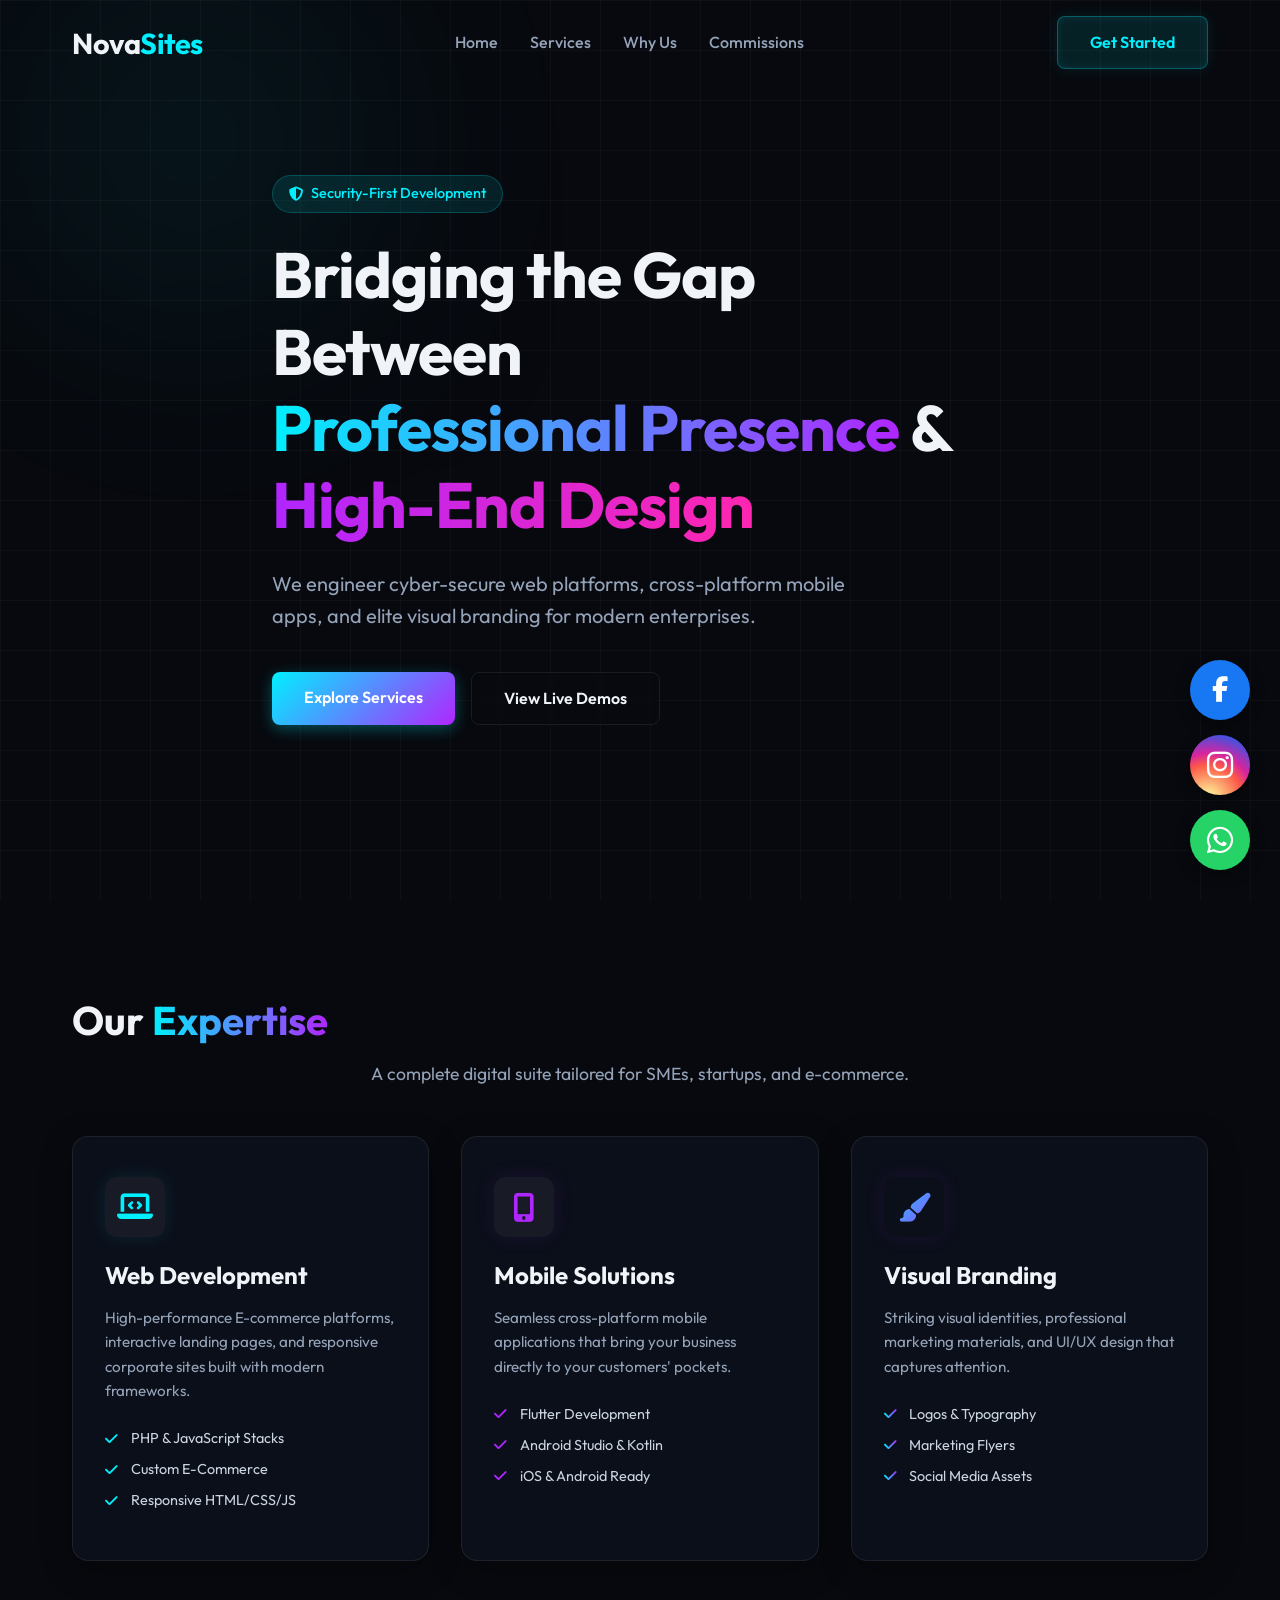
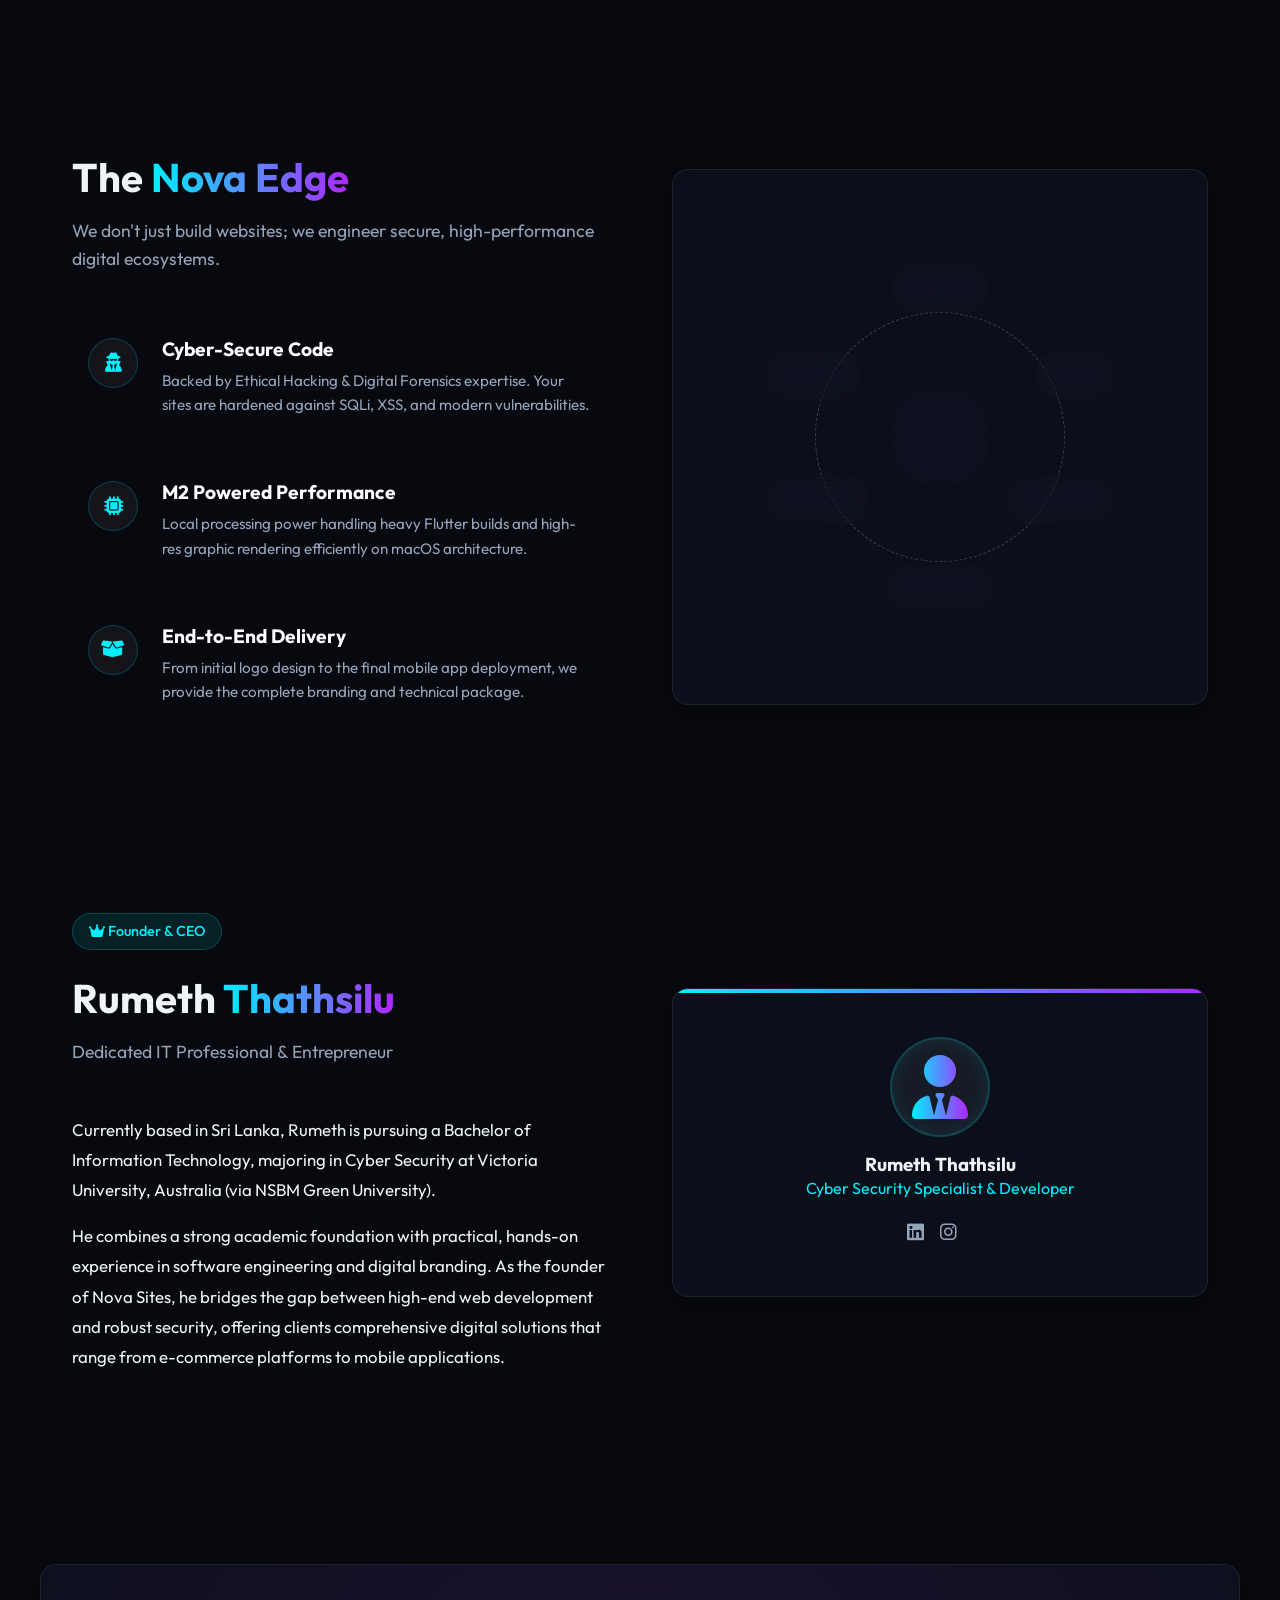
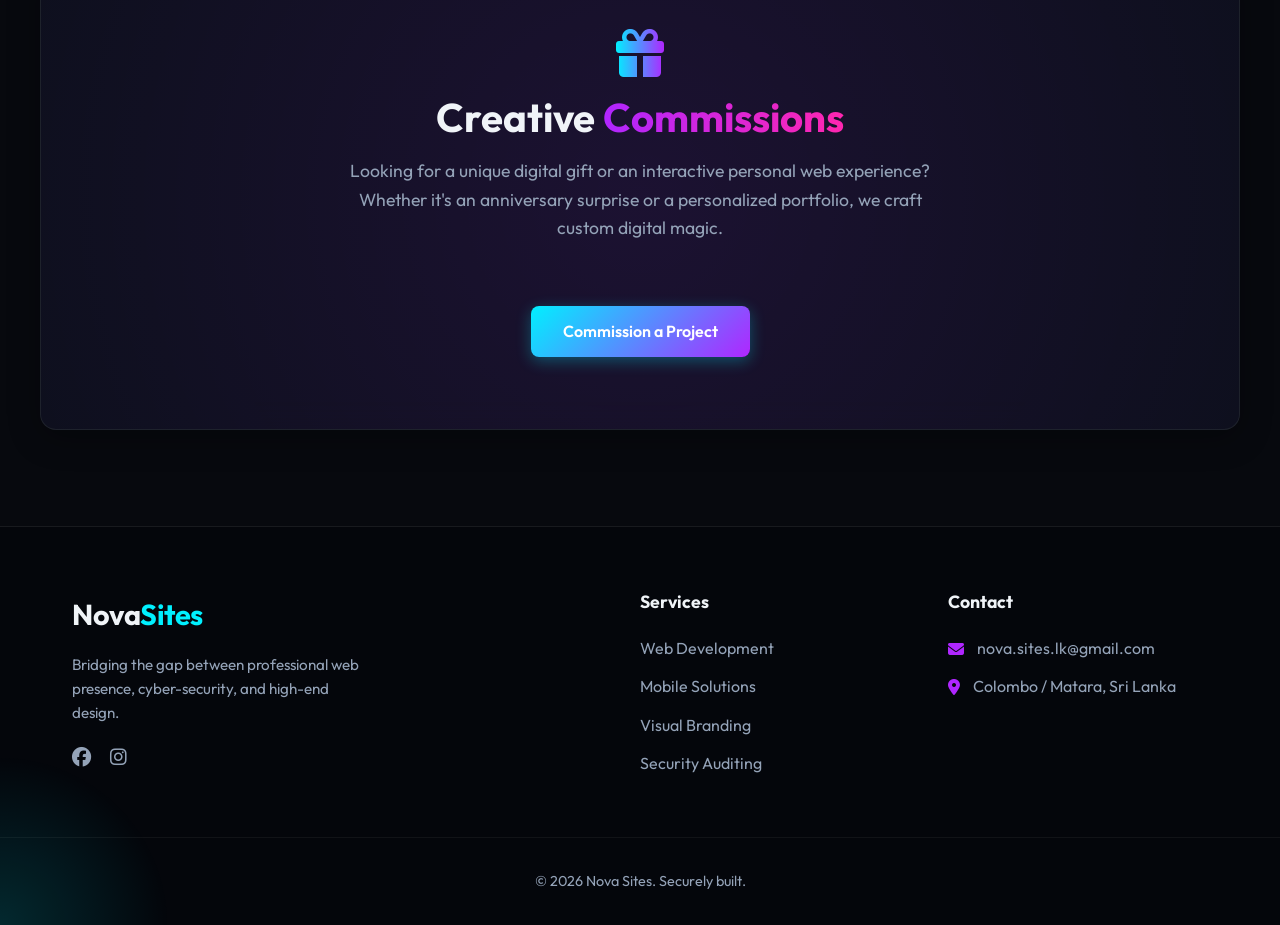
==== index.html @ 7c3dcfb8 "Add files via upload" ====
<!DOCTYPE html>
<html lang="en">

<head>
    <meta charset="UTF-8">
    <meta name="viewport" content="width=device-width, initial-scale=1.0">
    <title>Nova Sites | Cyber-Secure Web & App Development</title>
    <meta name="description"
        content="Nova Sites: Professional e-commerce, corporate web development, mobile solutions, and visual branding with a security-first approach.">
    <!-- Google Fonts -->
    <link rel="preconnect" href="https://fonts.googleapis.com">
    <link rel="preconnect" href="https://fonts.gstatic.com" crossorigin>
    <link href="https://fonts.googleapis.com/css2?family=Outfit:wght@300;400;500;700&display=swap" rel="stylesheet">
    <!-- FontAwesome for Icons -->
    <link rel="stylesheet" href="https://cdnjs.cloudflare.com/ajax/libs/font-awesome/6.4.0/css/all.min.css">
    <link rel="stylesheet" href="styles.css">
</head>

<body>
    <div class="background-glow"></div>
    <div class="background-grid"></div>

    <!-- Navigation -->
    <header class="glass-nav sticky">
        <div class="nav-container">
            <a href="#" class="brand-logo">
                <span class="nova">Nova</span><span class="sites">Sites</span>
            </a>
            <nav class="desktop-menu">
                <a href="#home">Home</a>
                <a href="#services">Services</a>
                <a href="#why-us">Why Us</a>
                <a href="#commissions">Commissions</a>
            </nav>
            <a href="#contact" class="btn btn-glow">Get Started</a>
            <button class="mobile-menu-btn" aria-label="Toggle Menu">
                <i class="fas fa-bars"></i>
            </button>
        </div>
        <nav class="mobile-menu glass-panel">
            <a href="#home" class="mobile-link">Home</a>
            <a href="#services" class="mobile-link">Services</a>
            <a href="#why-us" class="mobile-link">Why Us</a>
            <a href="#commissions" class="mobile-link">Commissions</a>
            <a href="#contact" class="btn btn-glow w-full text-center">Get Started</a>
        </nav>
    </header>

    <main>
        <!-- Hero Section -->
        <section id="home" class="hero section-padding">
            <div class="container hero-content">
                <div class="hero-badge reveal-up">
                    <i class="fas fa-shield-alt"></i> Security-First Development
                </div>
                <h1 class="hero-title reveal-up delay-1">
                    Bridging the Gap Between <br>
                    <span class="text-gradient">Professional Presence</span> & <br>
                    <span class="text-gradient-alt">High-End Design</span>
                </h1>
                <p class="hero-subtitle reveal-up delay-2">
                    We engineer cyber-secure web platforms, cross-platform mobile apps, and elite visual branding for
                    modern enterprises.
                </p>
                <div class="hero-actions reveal-up delay-3">
                    <a href="#services" class="btn btn-primary">Explore Services</a>
                    <a href="#portfolio" class="btn btn-outline">View Live Demos</a>
                </div>
            </div>
        </section>

        <!-- Services Section -->
        <section id="services" class="services section-padding relative">
            <div class="container">
                <div class="section-header reveal-up">
                    <h2 class="section-title">Our <span class="text-gradient">Expertise</span></h2>
                    <p class="section-desc">A complete digital suite tailored for SMEs, startups, and e-commerce.</p>
                </div>

                <div class="services-grid">
                    <!-- Web Dev -->
                    <div class="service-card glass-panel reveal-up">
                        <div class="service-icon icon-cyan">
                            <i class="fas fa-laptop-code"></i>
                        </div>
                        <h3>Web Development</h3>
                        <p>High-performance E-commerce platforms, interactive landing pages, and responsive corporate
                            sites built with modern frameworks.</p>
                        <ul class="feature-list">
                            <li><i class="fas fa-check text-cyan"></i> PHP & JavaScript Stacks</li>
                            <li><i class="fas fa-check text-cyan"></i> Custom E-Commerce</li>
                            <li><i class="fas fa-check text-cyan"></i> Responsive HTML/CSS/JS</li>
                        </ul>
                    </div>

                    <!-- Mobile Apps -->
                    <div class="service-card glass-panel reveal-up delay-1">
                        <div class="service-icon icon-purple">
                            <i class="fas fa-mobile-alt"></i>
                        </div>
                        <h3>Mobile Solutions</h3>
                        <p>Seamless cross-platform mobile applications that bring your business directly to your
                            customers' pockets.</p>
                        <ul class="feature-list">
                            <li><i class="fas fa-check text-purple"></i> Flutter Development</li>
                            <li><i class="fas fa-check text-purple"></i> Android Studio & Kotlin</li>
                            <li><i class="fas fa-check text-purple"></i> iOS & Android Ready</li>
                        </ul>
                    </div>

                    <!-- Branding -->
                    <div class="service-card glass-panel reveal-up delay-2">
                        <div class="service-icon icon-gradient">
                            <i class="fas fa-paint-brush"></i>
                        </div>
                        <h3>Visual Branding</h3>
                        <p>Striking visual identities, professional marketing materials, and UI/UX design that captures
                            attention.</p>
                        <ul class="feature-list">
                            <li><i class="fas fa-check text-gradient"></i> Logos & Typography</li>
                            <li><i class="fas fa-check text-gradient"></i> Marketing Flyers</li>
                            <li><i class="fas fa-check text-gradient"></i> Social Media Assets</li>
                        </ul>
                    </div>
                </div>
            </div>
        </section>

        <!-- Why Choose Us Section -->
        <section id="why-us" class="why-us section-padding relative z-index-1">
            <div class="container">
                <div class="split-layout">
                    <div class="split-content reveal-left">
                        <h2 class="section-title">The <span class="text-gradient">Nova Edge</span></h2>
                        <p class="section-desc text-left">We don't just build websites; we engineer secure,
                            high-performance digital ecosystems.</p>

                        <div class="usp-list">
                            <div class="usp-item">
                                <div class="usp-icon"><i class="fas fa-user-secret"></i></div>
                                <div class="usp-text">
                                    <h4>Cyber-Secure Code</h4>
                                    <p>Backed by Ethical Hacking & Digital Forensics expertise. Your sites are hardened
                                        against SQLi, XSS, and modern vulnerabilities.</p>
                                </div>
                            </div>
                            <div class="usp-item">
                                <div class="usp-icon"><i class="fas fa-microchip"></i></div>
                                <div class="usp-text">
                                    <h4>M2 Powered Performance</h4>
                                    <p>Local processing power handling heavy Flutter builds and high-res graphic
                                        rendering efficiently on macOS architecture.</p>
                                </div>
                            </div>
                            <div class="usp-item">
                                <div class="usp-icon"><i class="fas fa-box-open"></i></div>
                                <div class="usp-text">
                                    <h4>End-to-End Delivery</h4>
                                    <p>From initial logo design to the final mobile app deployment, we provide the
                                        complete branding and technical package.</p>
                                </div>
                            </div>
                        </div>
                    </div>

                    <div class="split-visual reveal-right">
                        <div class="tech-stack-visual glass-panel">
                            <div class="tech-circle"></div>
                            <div class="tech-items">
                                <div class="tech-item"><i class="fab fa-php"></i><span>PHP</span></div>
                                <div class="tech-item"><i class="fab fa-js"></i><span>JS</span></div>
                                <div class="tech-item"><i class="fab fa-python"></i><span>Python</span></div>
                                <div class="tech-item"><i class="fab fa-android"></i><span>Kotlin</span></div>
                                <div class="tech-item"><i
                                        class="fa-solid fa-mobile-screen-button"></i><span>Flutter</span></div>
                                <div class="tech-item"><i class="fab fa-css3-alt"></i><span>CSS3</span></div>
                            </div>
                            <div class="security-badge">
                                <i class="fas fa-lock"></i> Secured
                            </div>
                        </div>
                    </div>
                </div>
            </div>
        </section>

        <!-- Founder Section -->
        <section id="founder" class="founder section-padding relative z-index-1">
            <div class="container">
                <div class="split-layout">
                    <div class="split-content reveal-left">
                        <div class="hero-badge mb-4" style="animation: none; float: none; display: inline-block;">
                            <i class="fas fa-crown"></i> Founder & CEO
                        </div>
                        <h2 class="section-title">Rumeth <span class="text-gradient">Thathsilu</span></h2>
                        <p class="section-desc text-left mb-4">Dedicated IT Professional & Entrepreneur</p>

                        <div class="founder-bio">
                            <p class="mb-4 text-secondary">
                                Currently based in Sri Lanka, Rumeth is pursuing a Bachelor of Information Technology,
                                majoring in Cyber Security at Victoria University, Australia (via NSBM Green
                                University).
                            </p>
                            <p class="text-secondary">
                                He combines a strong academic foundation with practical, hands-on experience in software
                                engineering and digital branding. As the founder of Nova Sites, he bridges the gap
                                between high-end web development and robust security, offering clients comprehensive
                                digital solutions that range from e-commerce platforms to mobile applications.
                            </p>
                        </div>
                    </div>

                    <div class="split-visual reveal-right">
                        <div class="founder-card glass-panel text-center" style="padding: 3rem 2rem;">
                            <div class="founder-avatar mx-auto mb-4">
                                <i class="fas fa-user-tie fa-4x text-gradient"></i>
                            </div>
                            <h3>Rumeth Thathsilu</h3>
                            <p class="text-cyan mb-4">Cyber Security Specialist & Developer</p>
                            <div class="social-links justify-center">
                                <a href="https://www.linkedin.com/" target="_blank"><i class="fab fa-linkedin"></i></a>
                                <a href="https://instagram.com/ft_ruma" target="_blank"><i
                                        class="fab fa-instagram"></i></a>
                            </div>
                        </div>
                    </div>
                </div>
            </div>
        </section>

        <!-- Commissions (Pro Tip) Section -->
        <section id="commissions" class="commissions section-padding">
            <div class="container form-container glass-panel reveal-up">
                <div class="commissions-content text-center">
                    <div class="gift-icon text-gradient"><i class="fas fa-gift fa-3x mb-4"></i></div>
                    <h2 class="section-title">Creative <span class="text-gradient-alt">Commissions</span></h2>
                    <p class="section-desc mx-auto">
                        Looking for a unique digital gift or an interactive personal web experience?<br>
                        Whether it's an anniversary surprise or a personalized portfolio, we craft custom digital magic.
                    </p>
                    <a href="#contact" class="btn btn-primary mt-4">Commission a Project</a>
                </div>
            </div>
        </section>

    </main>

    <footer id="contact" class="site-footer">
        <div class="container footer-grid">
            <div class="footer-brand">
                <a href="#" class="brand-logo mb-4 inline-block">
                    <span class="nova">Nova</span><span class="sites">Sites</span>
                </a>
                <p class="footer-desc">Bridging the gap between professional web presence, cyber-security, and high-end
                    design.</p>
                <div class="social-links mt-4">
                    <a href="https://www.facebook.com/profile.php?id=61580968214129"><i class="fab fa-facebook"></i></a>
                    <a href="https://www.instagram.com/nova_sites_lk_?igsh=c3hsdzuwdnFna2Nz"><i
                            class="fab fa-instagram"></i></a>
                </div>
            </div>
            <div class="footer-links">
                <h4>Services</h4>
                <ul>
                    <li><a href="#">Web Development</a></li>
                    <li><a href="#">Mobile Solutions</a></li>
                    <li><a href="#">Visual Branding</a></li>
                    <li><a href="#">Security Auditing</a></li>
                </ul>
            </div>
            <div class="footer-contact">
                <h4>Contact</h4>
                <ul>
                    <li><i class="fas fa-envelope"></i> nova.sites.lk@gmail.com</li>
                    <li><i class="fas fa-map-marker-alt"></i> Colombo / Matara, Sri Lanka</li>
                </ul>
            </div>
        </div>
        <div class="footer-bottom text-center">
            <p>&copy; <span id="year"></span> Nova Sites. Securely built.</p>
        </div>
    </footer>

    <!-- Floating Social Buttons -->
    <div class="floating-socials">
        <a href="https://www.facebook.com/profile.php?id=61580968214129" target="_blank" class="social-btn facebook-btn"
            aria-label="Visit us on Facebook">
            <i class="fab fa-facebook-f"></i>
        </a>
        <a href="https://www.instagram.com/nova_sites_lk_?igsh=c3hsdzuwdnFna2Nz" target="_blank"
            class="social-btn instagram-btn" aria-label="Visit us on Instagram">
            <i class="fab fa-instagram"></i>
        </a>
        <a href="https://wa.me/94788224405" target="_blank" class="social-btn whatsapp-btn"
            aria-label="Chat with us on WhatsApp">
            <i class="fab fa-whatsapp"></i>
        </a>
    </div>

    <script src="script.js"></script>
</body>

</html>
---- styles.css ----
:root {
    /* Color Palette */
    --bg-dark: #07090e;
    --bg-card: rgba(15, 20, 35, 0.6);
    --border-glass: rgba(255, 255, 255, 0.08);
    --text-primary: #f0f4f8;
    --text-secondary: #94a3b8;
    
    --accent-cyan: #00f0ff;
    --accent-cyan-glow: rgba(0, 240, 255, 0.5);
    
    --accent-purple: #b026ff;
    --accent-purple-glow: rgba(176, 38, 255, 0.5);
    
    --gradient-primary: linear-gradient(135deg, var(--accent-cyan), var(--accent-purple));
    
    /* Typography */
    --font-main: 'Outfit', sans-serif;
    
    /* Spacing & Layout */
    --container-width: 1200px;
    --transition-fast: 0.3s ease;
    --transition-slow: 0.6s cubic-bezier(0.22, 1, 0.36, 1);
}

* { margin: 0; padding: 0; box-sizing: border-box; }
html { scroll-behavior: smooth; }
body {
    font-family: var(--font-main);
    background-color: var(--bg-dark);
    color: var(--text-primary);
    line-height: 1.6;
    overflow-x: hidden;
}

/* Custom Cursor Glow */
.cursor-glow {
    width: 400px;
    height: 400px;
    background: radial-gradient(circle, rgba(0, 240, 255, 0.15), transparent 60%);
    border-radius: 50%;
    position: fixed;
    pointer-events: none;
    z-index: 9999;
    transform: translate(-50%, -50%);
    transition: width 0.3s, height 0.3s, background 0.3s;
}

/* Progress Bar */
.scroll-progress {
    position: fixed;
    top: 0; left: 0;
    height: 3px;
    background: var(--gradient-primary);
    width: 0%;
    z-index: 9999;
}

/* Background Effects */
@keyframes pulseGlow {
    0% { opacity: 0.15; transform: scale(1); }
    50% { opacity: 0.25; transform: scale(1.1); }
    100% { opacity: 0.15; transform: scale(1); }
}

.background-glow {
    position: fixed;
    top: -20%; left: -10%;
    width: 50vw; height: 50vw;
    background: radial-gradient(circle, var(--accent-cyan-glow) 0%, transparent 70%);
    opacity: 0.15;
    filter: blur(100px);
    z-index: -1;
    pointer-events: none;
    animation: pulseGlow 10s ease-in-out infinite alternate;
}

.background-glow::after {
    content: '';
    position: absolute;
    top: 50%; right: -80%;
    width: 60vw; height: 60vw;
    background: radial-gradient(circle, var(--accent-purple-glow) 0%, transparent 70%);
    opacity: 0.1;
    filter: blur(120px);
    animation: pulseGlow 12s ease-in-out infinite alternate-reverse;
}

@keyframes gridMove {
    0% { transform: translateY(0); }
    100% { transform: translateY(50px); }
}

.background-grid {
    position: fixed;
    top: -50px; left: 0;
    width: 100vw; height: calc(100vh + 50px);
    background-image: 
        linear-gradient(rgba(255,255,255,0.03) 1px, transparent 1px),
        linear-gradient(90deg, rgba(255,255,255,0.03) 1px, transparent 1px);
    background-size: 50px 50px;
    z-index: -2;
    pointer-events: none;
    animation: gridMove 20s linear infinite;
}

/* Typography Utility */
@keyframes textShine { to { background-position: 200% center; } }
.text-gradient {
    background: linear-gradient(to right, var(--accent-cyan), var(--accent-purple), var(--accent-cyan));
    background-size: 200% auto;
    -webkit-background-clip: text; -webkit-text-fill-color: transparent;
    background-clip: text;
    animation: textShine 4s linear infinite;
}
.text-gradient-alt {
    background: linear-gradient(to right, var(--accent-purple), #ff26b0, var(--accent-purple));
    background-size: 200% auto;
    -webkit-background-clip: text; -webkit-text-fill-color: transparent;
    background-clip: text;
    animation: textShine 4s linear infinite reverse;
}
.text-cyan { color: var(--accent-cyan); }
.text-purple { color: var(--accent-purple); }

/* Layout Utilities */
.container { max-width: var(--container-width); margin: 0 auto; padding: 0 2rem; }
.section-padding { padding: 6rem 0; }
.relative { position: relative; }
.z-index-1 { z-index: 1; }
.text-center { text-align: center; }
.mb-4 { margin-bottom: 1rem; }
.mt-4 { margin-top: 1rem; }
.mx-auto { margin-left: auto; margin-right: auto; }
.w-full { width: 100%; }
.inline-block { display: inline-block; }

/* Glassmorphism */
.glass-panel {
    background: var(--bg-card);
    backdrop-filter: blur(16px); -webkit-backdrop-filter: blur(16px);
    border: 1px solid var(--border-glass);
    border-radius: 16px;
    box-shadow: 0 8px 32px rgba(0, 0, 0, 0.3);
}

/* Headings */
h1, h2, h3, h4 { line-height: 1.2; font-weight: 700; }
.section-title { font-size: 2.5rem; margin-bottom: 1rem; }
.section-desc { font-size: 1.1rem; color: var(--text-secondary); max-width: 600px; margin: 0 auto 3rem; text-align: center; }
.text-left { text-align: left; margin-left: 0; }

/* Buttons */
.btn {
    display: inline-block; padding: 0.8rem 2rem; border-radius: 8px; font-weight: 600;
    text-decoration: none; transition: all 0.4s cubic-bezier(0.25, 0.8, 0.25, 1);
    cursor: pointer; border: none; font-family: inherit; font-size: 1rem; position: relative; overflow: hidden;
}
.btn::after {
    content: ''; position: absolute; top: -50%; left: -50%; width: 200%; height: 200%;
    background: rgba(255,255,255,0.1); transform: rotate(45deg) translate(-100%, -100%); transition: transform 0.6s ease;
}
.btn:hover::after { transform: rotate(45deg) translate(200%, 200%); }
.btn-primary { background: var(--gradient-primary); color: #fff; box-shadow: 0 4px 15px rgba(0, 240, 255, 0.3); }
.btn-primary:hover { box-shadow: 0 8px 30px rgba(0, 240, 255, 0.5); transform: translateY(-3px) scale(1.02); }
.btn-outline { background: transparent; color: var(--text-primary); border: 1px solid var(--border-glass); backdrop-filter: blur(5px); }
.btn-outline:hover { border-color: var(--accent-cyan); color: var(--accent-cyan); transform: translateY(-3px); box-shadow: 0 5px 15px rgba(0, 240, 255, 0.1); }
.btn-glow { background: rgba(0, 240, 255, 0.1); color: var(--accent-cyan); border: 1px solid rgba(0, 240, 255, 0.3); box-shadow: inset 0 0 10px rgba(0, 240, 255, 0.1), 0 0 15px rgba(0, 240, 255, 0.1); }
.btn-glow:hover { background: rgba(0, 240, 255, 0.2); box-shadow: inset 0 0 15px rgba(0, 240, 255, 0.2), 0 0 25px rgba(0, 240, 255, 0.4); transform: translateY(-2px); }

/* Navigation */
.glass-nav { position: fixed; top: 0; left: 0; width: 100%; z-index: 1000; transition: var(--transition-fast); padding: 1rem 0; }
.glass-nav.scrolled { background: rgba(11, 15, 25, 0.85); backdrop-filter: blur(12px); border-bottom: 1px solid var(--border-glass); padding: 0.8rem 0; }
.nav-container { display: flex; justify-content: space-between; align-items: center; max-width: var(--container-width); margin: 0 auto; padding: 0 2rem; }
.brand-logo { font-size: 1.8rem; font-weight: 700; text-decoration: none; letter-spacing: -0.5px; transition: transform 0.3s ease; display: inline-block; }
.brand-logo:hover { transform: scale(1.05); }
.brand-logo .nova { color: var(--text-primary); }
.brand-logo .sites { color: var(--accent-cyan); }
.desktop-menu { display: flex; gap: 2rem; }
.desktop-menu a { color: var(--text-secondary); text-decoration: none; font-weight: 500; transition: var(--transition-fast); position: relative; padding: 5px 0; }
.desktop-menu a:hover { color: var(--accent-cyan); }
.desktop-menu a::after { content: ''; position: absolute; bottom: -2px; left: 0; width: 0; height: 2px; background: var(--gradient-primary); transition: width 0.3s ease; }
.desktop-menu a:hover::after { width: 100%; }
.mobile-menu-btn { display: none; background: none; border: none; color: var(--text-primary); font-size: 1.5rem; cursor: pointer; transition: transform 0.3s ease; }
.mobile-menu-btn:hover { transform: scale(1.1); }
.mobile-menu { display: none; position: absolute; top: 100%; left: 1rem; right: 1rem; padding: 1.5rem; flex-direction: column; gap: 1rem; border-radius: 12px; transform-origin: top; animation: slideDown 0.3s ease-out forwards; }
@keyframes slideDown { from { opacity: 0; transform: scaleY(0); } to { opacity: 1; transform: scaleY(1); } }
.mobile-menu.active { display: flex; }
.mobile-link { color: var(--text-primary); text-decoration: none; font-size: 1.1rem; padding: 0.5rem 0; border-bottom: 1px solid var(--border-glass); transition: padding-left 0.3s ease, color 0.3s ease; }
.mobile-link:hover { color: var(--accent-cyan); padding-left: 10px; }

/* Hero Section */
.hero { min-height: 100vh; display: flex; align-items: center; padding-top: 6rem; }
.hero-content { max-width: 800px; }
.hero-badge { display: inline-flex; align-items: center; gap: 0.5rem; background: rgba(0, 240, 255, 0.1); color: var(--accent-cyan); padding: 0.4rem 1rem; border-radius: 50px; border: 1px solid rgba(0, 240, 255, 0.2); font-size: 0.9rem; margin-bottom: 1.5rem; font-weight: 500; animation: badgePulse 2s infinite, float 4s ease-in-out infinite; }
@keyframes badgePulse { 0% { box-shadow: 0 0 0 0 rgba(0, 240, 255, 0.4); } 70% { box-shadow: 0 0 0 10px rgba(0, 240, 255, 0); } 100% { box-shadow: 0 0 0 0 rgba(0, 240, 255, 0); } }
.hero-title { font-size: 4rem; margin-bottom: 1.5rem; letter-spacing: -1px; }
.hero-subtitle { font-size: 1.25rem; color: var(--text-secondary); margin-bottom: 2.5rem; max-width: 600px; }
.hero-actions { display: flex; gap: 1rem; }

/* General Float Animation */
@keyframes float { 0% { transform: translateY(0px); } 50% { transform: translateY(-10px); } 100% { transform: translateY(0px); } }

/* Services Grid */
.services-grid { display: grid; grid-template-columns: repeat(auto-fit, minmax(300px, 1fr)); gap: 2rem; perspective: 1000px; }
.service-card { padding: 2.5rem 2rem; transition: transform 0.2s cubic-bezier(0.25, 0.46, 0.45, 0.94), box-shadow 0.2s; position: relative; overflow: hidden; transform-style: preserve-3d; }
.service-card::before { content: ''; position: absolute; top: 0; left: 0; width: 100%; height: 4px; background: transparent; transition: background 0.4s ease; }
.service-card:hover { box-shadow: 0 15px 40px rgba(0,0,0,0.5); }
.service-card:hover::before { background: var(--gradient-primary); }
.service-icon { width: 60px; height: 60px; border-radius: 12px; display: flex; align-items: center; justify-content: center; font-size: 1.8rem; margin-bottom: 1.5rem; background: rgba(255,255,255,0.05); transition: transform 0.4s ease, box-shadow 0.4s ease; }
.service-card:hover .service-icon { transform: scale(1.1) translateY(-5px) translateZ(10px); }
.icon-cyan { color: var(--accent-cyan); box-shadow: 0 0 20px rgba(0,240,255,0.1); }
.icon-purple { color: var(--accent-purple); box-shadow: 0 0 20px rgba(176,38,255,0.1); }
.icon-gradient { background: var(--gradient-primary); -webkit-background-clip: text; -webkit-text-fill-color: transparent; box-shadow: 0 0 20px rgba(176,38,255,0.1); }
.service-card h3 { font-size: 1.5rem; margin-bottom: 1rem; transition: color 0.3s; transform: translateZ(5px); }
.service-card:hover h3 { color: var(--accent-cyan); }
.service-card p { color: var(--text-secondary); margin-bottom: 1.5rem; font-size: 0.95rem; transform: translateZ(2px); }
.feature-list { list-style: none; }
.feature-list li { display: flex; align-items: center; gap: 0.8rem; margin-bottom: 0.5rem; font-size: 0.9rem; color: #cbd5e1; transition: transform 0.3s; }
.service-card:hover .feature-list li { transform: translateX(5px) translateZ(5px); }
.service-card:hover .feature-list li:nth-child(2) { transition-delay: 0.05s; }
.service-card:hover .feature-list li:nth-child(3) { transition-delay: 0.1s; }

/* Why Us Section */
.split-layout { display: grid; grid-template-columns: 1fr 1fr; gap: 4rem; align-items: center; }
.usp-list { margin-top: 2rem; display: flex; flex-direction: column; gap: 2rem; }
.usp-item { display: flex; gap: 1.5rem; transition: transform 0.3s ease; padding: 1rem; border-radius: 12px; }
.usp-item:hover { background: rgba(255,255,255,0.02); transform: translateX(10px); }
.usp-icon { width: 50px; height: 50px; flex-shrink: 0; border-radius: 50%; background: rgba(255,255,255,0.05); display: flex; align-items: center; justify-content: center; color: var(--accent-cyan); font-size: 1.2rem; border: 1px solid rgba(0,240,255,0.2); transition: transform 0.4s ease, box-shadow 0.4s ease; }
.usp-item:hover .usp-icon { transform: rotate(15deg) scale(1.1); box-shadow: 0 0 20px rgba(0,240,255,0.3); }
.usp-text h4 { font-size: 1.2rem; margin-bottom: 0.5rem; color: #fff; }
.usp-text p { color: var(--text-secondary); font-size: 0.95rem; }

/* Tech Stack Visual */
.tech-stack-visual { position: relative; padding: 3rem; aspect-ratio: 1; display: flex; align-items: center; justify-content: center; transform-style: preserve-3d; }
.tech-circle { position: absolute; width: 250px; height: 250px; border-radius: 50%; border: 1px dashed rgba(255,255,255,0.2); animation: rotate 20s linear infinite; }
.tech-stack-visual:hover .tech-circle { border-color: rgba(0, 240, 255, 0.4); animation-duration: 10s; }
@keyframes rotate { 0% { transform: rotate(0deg); } 100% { transform: rotate(360deg); } }
.tech-items { position: relative; width: 100%; height: 100%; }
.tech-item { position: absolute; background: var(--bg-card); border: 1px solid var(--border-glass); padding: 0.8rem 1.2rem; border-radius: 50px; display: flex; align-items: center; gap: 0.5rem; font-weight: 500; font-size: 0.9rem; box-shadow: 0 4px 15px rgba(0,0,0,0.5); backdrop-filter: blur(8px); transition: transform 0.4s cubic-bezier(0.175, 0.885, 0.32, 1.275), border-color 0.3s; animation: float 5s ease-in-out infinite; }
.tech-item:hover { transform: scale(1.15) !important; z-index: 10; border-color: var(--accent-cyan); box-shadow: 0 10px 25px rgba(0,240,255,0.2); }
.tech-item i { font-size: 1.2rem; }
.tech-item:nth-child(1) { top: 10%; left: 50%; transform: translateX(-50%); color: #777bb4; animation-delay: 0s; }
.tech-item:nth-child(2) { top: 30%; right: 10%; color: #f7df1e; animation-delay: 0.5s; }
.tech-item:nth-child(3) { bottom: 30%; right: 10%; color: #3776ab; animation-delay: 1.0s; }
.tech-item:nth-child(4) { bottom: 10%; left: 50%; transform: translateX(-50%); color: #7f52ff; animation-delay: 1.5s; }
.tech-item:nth-child(5) { bottom: 30%; left: 10%; color: #02569b; animation-delay: 2.0s; }
.tech-item:nth-child(6) { top: 30%; left: 10%; color: #1572b6; animation-delay: 2.5s; }
/* Founder Section */
.founder {
    z-index: 1;
}
.founder-bio p {
    font-size: 1.05rem;
    line-height: 1.8;
}
.founder-card {
    position: relative;
    overflow: hidden;
    transition: transform 0.4s cubic-bezier(0.175, 0.885, 0.32, 1.275), box-shadow 0.3s;
}
.founder-card:hover {
    transform: translateY(-10px) scale(1.02);
    box-shadow: 0 15px 40px rgba(0, 0, 0, 0.5), 0 0 20px rgba(0, 240, 255, 0.1);
}
.founder-card::before {
    content: '';
    position: absolute;
    top: 0;
    left: 0;
    width: 100%;
    height: 4px;
    background: var(--gradient-primary);
}
.founder-avatar {
    width: 100px;
    height: 100px;
    background: rgba(255, 255, 255, 0.05);
    border-radius: 50%;
    display: flex;
    align-items: center;
    justify-content: center;
    border: 2px solid rgba(0, 240, 255, 0.2);
    box-shadow: inset 0 0 20px rgba(0, 240, 255, 0.1);
    transition: transform 0.4s ease, box-shadow 0.4s ease;
}
.founder-card:hover .founder-avatar {
    transform: scale(1.1);
    box-shadow: inset 0 0 20px rgba(0, 240, 255, 0.3), 0 0 30px rgba(0, 240, 255, 0.2);
}
.justify-center {
    display: flex;
    justify-content: center;
}

.security-badge { position: absolute; top: 50%; left: 50%; transform: translate(-50%, -50%); background: rgba(0, 240, 255, 0.15); border: 1px solid var(--accent-cyan); color: var(--accent-cyan); padding: 1rem; border-radius: 50%; width: 100px; height: 100px; display: flex; flex-direction: column; align-items: center; justify-content: center; font-size: 0.8rem; font-weight: 600; box-shadow: 0 0 30px rgba(0,240,255,0.2); animation: badgePulse 3s infinite; backdrop-filter: blur(5px); }
.security-badge i { font-size: 2rem; margin-bottom: 0.2rem; }

/* Commissions */
.form-container { padding: 4rem; position: relative; overflow: hidden; transition: transform 0.3s; }
.form-container:hover { transform: translateY(-5px); box-shadow: 0 20px 40px rgba(0,0,0,0.4); }
.form-container::before { content: ''; position: absolute; top: -50%; left: -50%; width: 200%; height: 200%; background: radial-gradient(circle, rgba(176,38,255,0.1) 0%, transparent 60%); z-index: -1; animation: rotate 30s linear infinite; }
.gift-icon { animation: float 4s ease-in-out infinite; display: inline-block; }

/* Footer */
.site-footer { background: rgba(5, 7, 12, 0.95); border-top: 1px solid var(--border-glass); padding: 4rem 0 2rem; position: relative; overflow: hidden; }
.footer-grid { display: grid; grid-template-columns: 2fr 1fr 1fr; gap: 3rem; margin-bottom: 3rem; position: relative; z-index: 1; }
.footer-desc { color: var(--text-secondary); max-width: 300px; font-size: 0.95rem; }
.social-links a { color: var(--text-secondary); font-size: 1.2rem; margin-right: 1rem; transition: all 0.3s ease; display: inline-block; }
.social-links a:hover { color: var(--accent-cyan); transform: translateY(-3px) scale(1.1); }
.footer-links h4, .footer-contact h4 { margin-bottom: 1.5rem; font-size: 1.1rem; }
.footer-links ul { list-style: none; }
.footer-links li { margin-bottom: 0.8rem; }
.footer-links a { color: var(--text-secondary); text-decoration: none; transition: all 0.3s; display: inline-block;}
.footer-links a:hover { color: var(--accent-cyan); transform: translateX(5px); }
.footer-contact li { color: var(--text-secondary); margin-bottom: 0.8rem; display: flex; align-items: center; gap: 0.8rem; transition: color 0.3s; }
.footer-contact li:hover { color: var(--text-primary); }
.footer-contact li:hover i { transform: scale(1.2); }
.footer-contact i { color: var(--accent-purple); transition: transform 0.3s; }
.footer-bottom { border-top: 1px solid rgba(255,255,255,0.05); padding-top: 2rem; color: var(--text-secondary); font-size: 0.9rem; position: relative; z-index: 1;}

/* Reveal Animations */
.reveal-up { opacity: 0; transform: translateY(50px); transition: opacity 0.8s cubic-bezier(0.5, 0, 0, 1), transform 0.8s cubic-bezier(0.5, 0, 0, 1); }
.reveal-left { opacity: 0; transform: translateX(-60px); transition: opacity 0.8s cubic-bezier(0.5, 0, 0, 1), transform 0.8s cubic-bezier(0.5, 0, 0, 1); }
.reveal-right { opacity: 0; transform: translateX(60px); transition: opacity 0.8s cubic-bezier(0.5, 0, 0, 1), transform 0.8s cubic-bezier(0.5, 0, 0, 1); }
.visible { opacity: 1; transform: translate(0) scale(1); }
.delay-1 { transition-delay: 0.15s; }
.delay-2 { transition-delay: 0.3s; }
.delay-3 { transition-delay: 0.45s; }

/* Responsive */
@media (max-width: 991px) {
    .hero-title { font-size: 3rem; }
    .split-layout { grid-template-columns: 1fr; }
    .split-visual { order: -1; margin-bottom: 2rem; }
    .footer-grid { grid-template-columns: 1fr 1fr; }
    .cursor-glow { display: none !important; }
}

@media (max-width: 768px) {
    .desktop-menu, .nav-container > .btn { display: none; }
    .mobile-menu-btn { display: block; }
    .hero-title { font-size: 2.5rem; }
    .section-padding { padding: 4rem 0; }
    .form-container { padding: 2rem; }
    .footer-grid { grid-template-columns: 1fr; }
    .tech-stack-visual { transform: scale(0.8); padding: 1rem; }
    .tech-stack-visual:hover { transform: scale(0.8); }
}

/* Floating Social Buttons */
.floating-socials {
    position: fixed;
    bottom: 30px;
    right: 30px;
    display: flex;
    flex-direction: column;
    gap: 15px;
    z-index: 1000;
}

.social-btn {
    width: 60px;
    height: 60px;
    border-radius: 50%;
    display: flex;
    justify-content: center;
    align-items: center;
    font-size: 30px;
    color: white;
    text-decoration: none;
    box-shadow: 0 4px 15px rgba(0, 0, 0, 0.4);
    transition: transform 0.3s cubic-bezier(0.175, 0.885, 0.32, 1.275), box-shadow 0.3s ease;
    animation: float 4s ease-in-out infinite;
}

.social-btn:hover {
    transform: scale(1.15) translateY(-5px);
    color: white;
}

/* Individual Brand Colors & Effects */
.whatsapp-btn {
    background-color: #25D366;
    animation-delay: 0s;
}
.whatsapp-btn:hover { box-shadow: 0 8px 25px rgba(37, 211, 102, 0.6); }

.instagram-btn {
    background: radial-gradient(circle at 30% 107%, #fdf497 0%, #fdf497 5%, #fd5949 45%,#d6249f 60%,#285AEB 90%);
    animation-delay: 0.2s;
}
.instagram-btn:hover { box-shadow: 0 8px 25px rgba(214, 36, 159, 0.5); }

.facebook-btn {
    background-color: #1877F2;
    animation-delay: 0.4s;
    font-size: 26px; /* slightly smaller icon adjustments for FB */
}
.facebook-btn:hover { box-shadow: 0 8px 25px rgba(24, 119, 242, 0.6); }

@media (max-width: 768px) {
    .floating-socials {
        bottom: 20px;
        right: 20px;
        gap: 10px;
    }
    .social-btn {
        width: 50px;
        height: 50px;
        font-size: 24px;
    }
    .facebook-btn {
        font-size: 20px;
    }
}
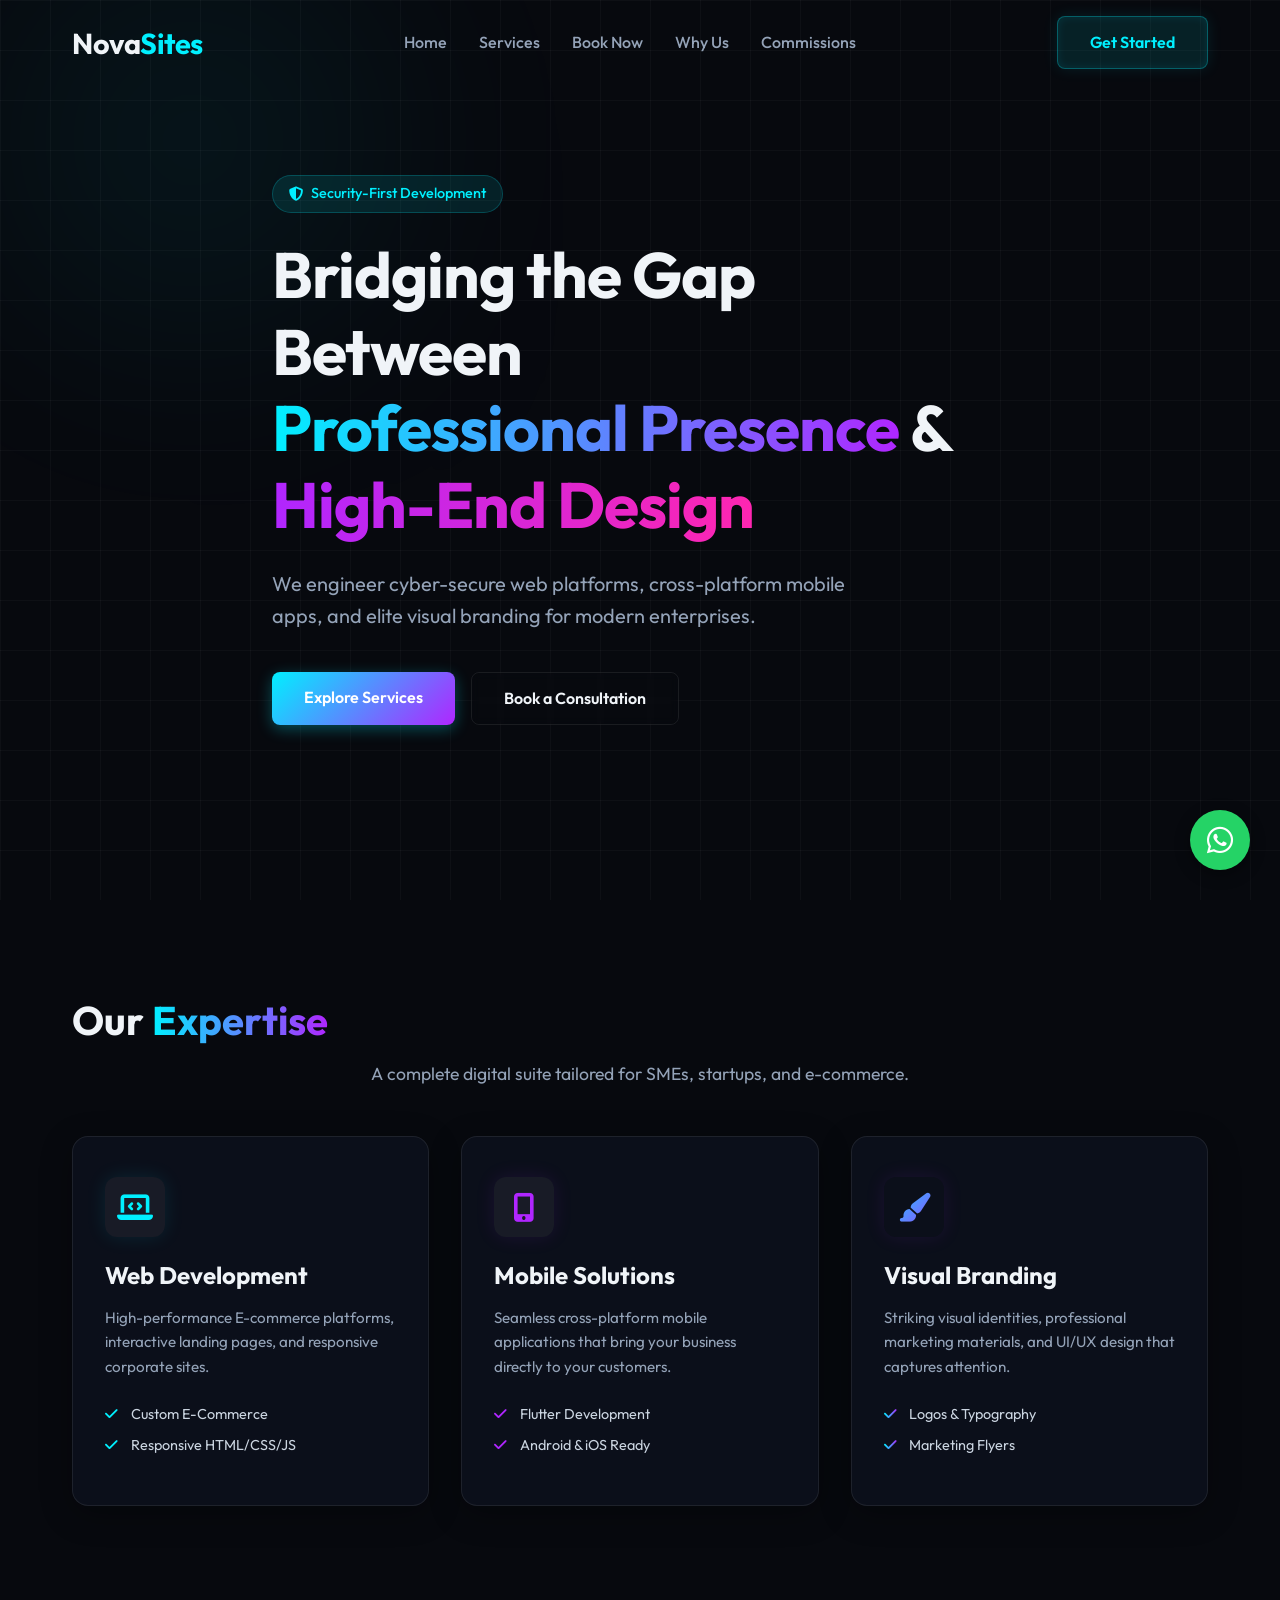
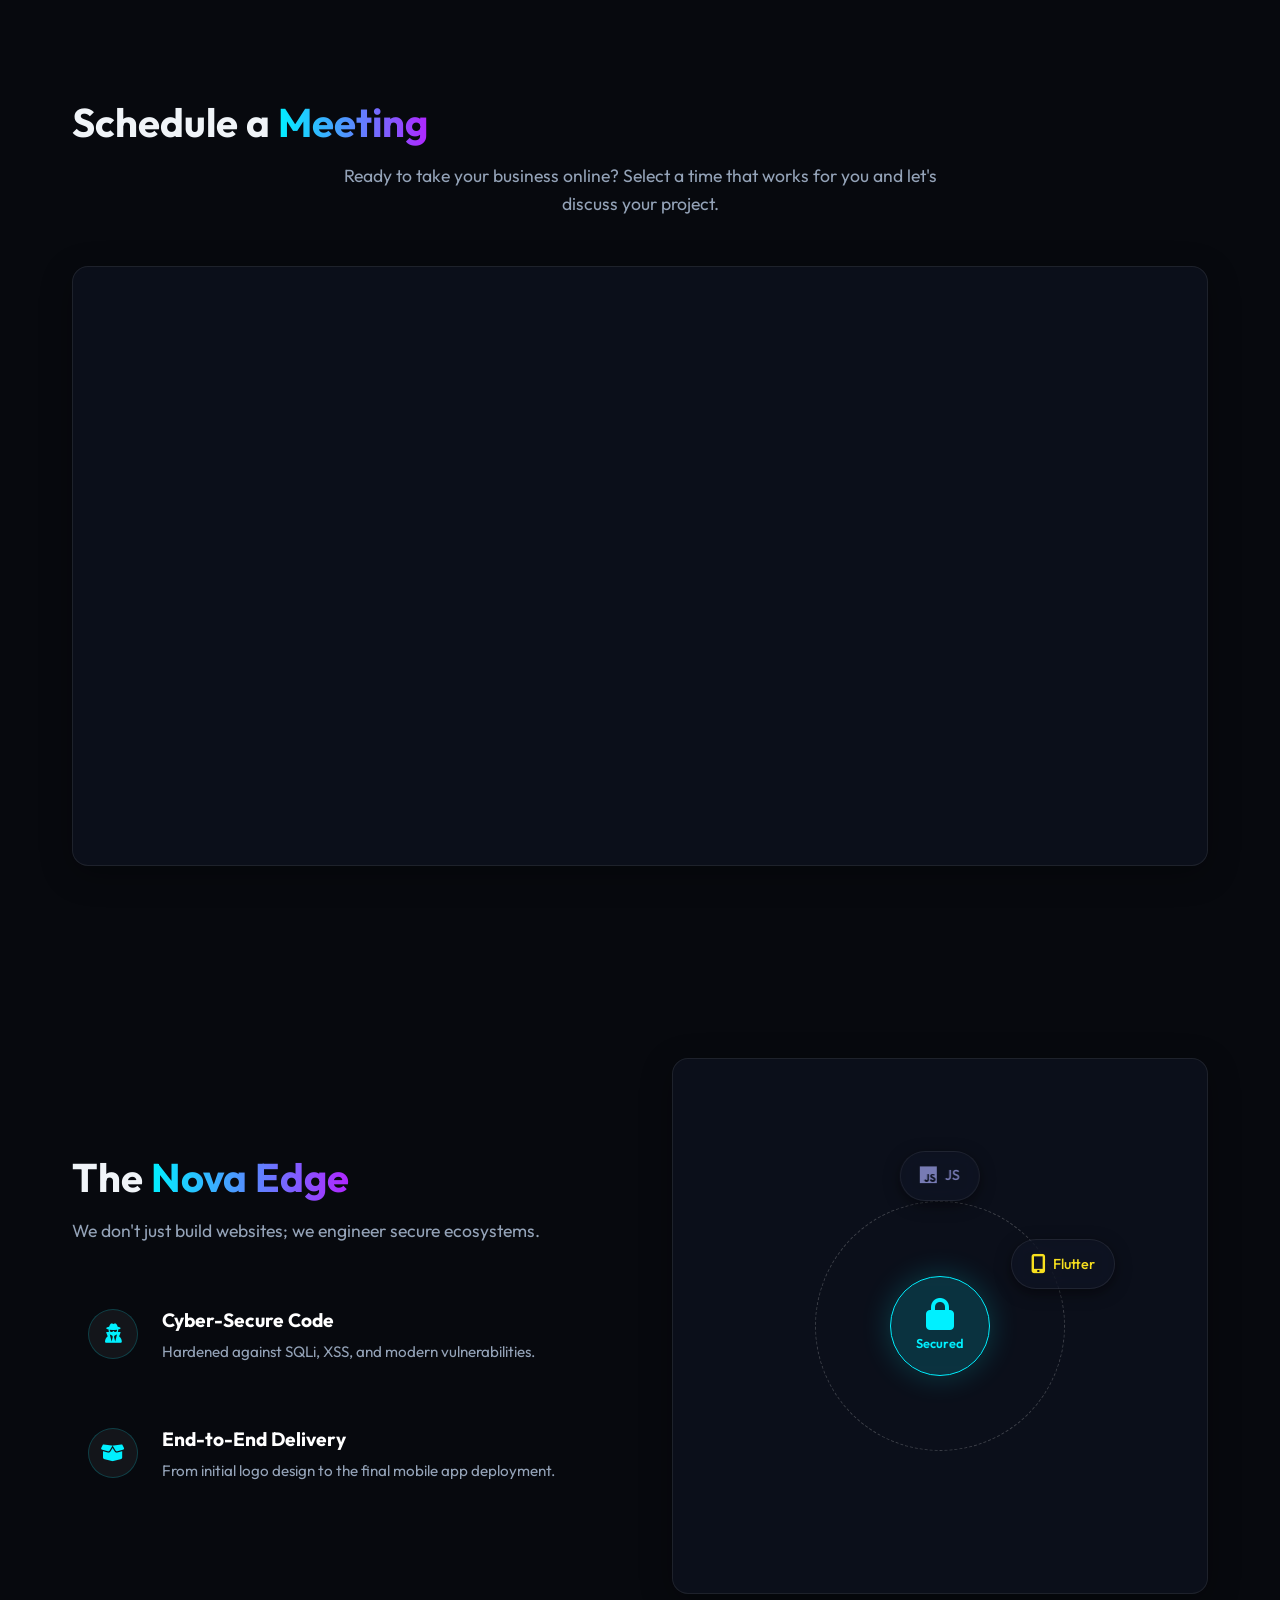
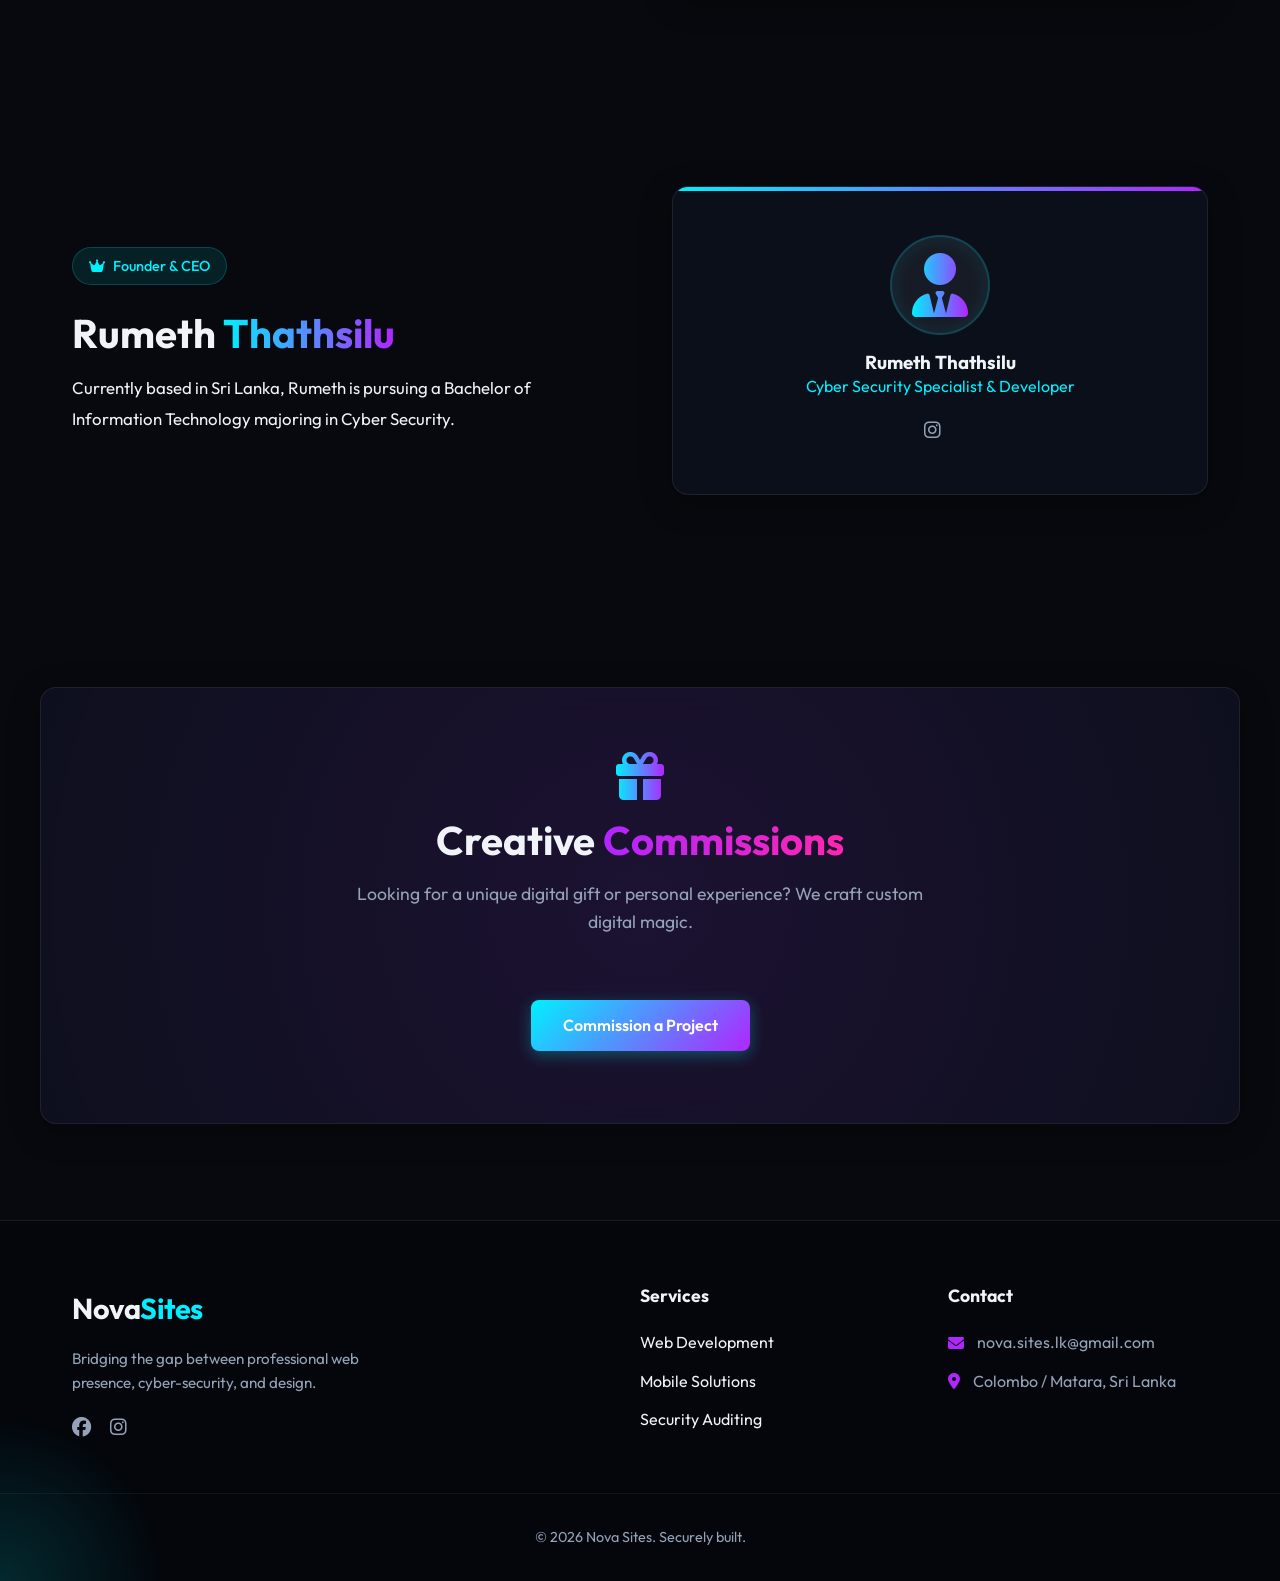
==== commit d3e1e40f: "Update index.html" ====
--- a/index.html
+++ b/index.html
@@ -7,11 +7,9 @@
     <title>Nova Sites | Cyber-Secure Web & App Development</title>
     <meta name="description"
         content="Nova Sites: Professional e-commerce, corporate web development, mobile solutions, and visual branding with a security-first approach.">
-    <!-- Google Fonts -->
     <link rel="preconnect" href="https://fonts.googleapis.com">
     <link rel="preconnect" href="https://fonts.gstatic.com" crossorigin>
     <link href="https://fonts.googleapis.com/css2?family=Outfit:wght@300;400;500;700&display=swap" rel="stylesheet">
-    <!-- FontAwesome for Icons -->
     <link rel="stylesheet" href="https://cdnjs.cloudflare.com/ajax/libs/font-awesome/6.4.0/css/all.min.css">
     <link rel="stylesheet" href="styles.css">
 </head>
@@ -20,7 +18,6 @@
     <div class="background-glow"></div>
     <div class="background-grid"></div>
 
-    <!-- Navigation -->
     <header class="glass-nav sticky">
         <div class="nav-container">
             <a href="#" class="brand-logo">
@@ -29,10 +26,11 @@
             <nav class="desktop-menu">
                 <a href="#home">Home</a>
                 <a href="#services">Services</a>
+                <a href="#booking">Book Now</a>
                 <a href="#why-us">Why Us</a>
                 <a href="#commissions">Commissions</a>
             </nav>
-            <a href="#contact" class="btn btn-glow">Get Started</a>
+            <a href="#booking" class="btn btn-glow">Get Started</a>
             <button class="mobile-menu-btn" aria-label="Toggle Menu">
                 <i class="fas fa-bars"></i>
             </button>
@@ -40,14 +38,14 @@
         <nav class="mobile-menu glass-panel">
             <a href="#home" class="mobile-link">Home</a>
             <a href="#services" class="mobile-link">Services</a>
+            <a href="#booking" class="mobile-link">Book Now</a>
             <a href="#why-us" class="mobile-link">Why Us</a>
             <a href="#commissions" class="mobile-link">Commissions</a>
-            <a href="#contact" class="btn btn-glow w-full text-center">Get Started</a>
+            <a href="#booking" class="btn btn-glow w-full text-center">Get Started</a>
         </nav>
     </header>
 
     <main>
-        <!-- Hero Section -->
         <section id="home" class="hero section-padding">
             <div class="container hero-content">
                 <div class="hero-badge reveal-up">
@@ -64,12 +62,11 @@
                 </p>
                 <div class="hero-actions reveal-up delay-3">
                     <a href="#services" class="btn btn-primary">Explore Services</a>
-                    <a href="#portfolio" class="btn btn-outline">View Live Demos</a>
-                </div>
-            </div>
-        </section>
-
-        <!-- Services Section -->
+                    <a href="#booking" class="btn btn-outline">Book a Consultation</a>
+                </div>
+            </div>
+        </section>
+
         <section id="services" class="services section-padding relative">
             <div class="container">
                 <div class="section-header reveal-up">
@@ -78,86 +75,113 @@
                 </div>
 
                 <div class="services-grid">
-                    <!-- Web Dev -->
                     <div class="service-card glass-panel reveal-up">
                         <div class="service-icon icon-cyan">
                             <i class="fas fa-laptop-code"></i>
                         </div>
                         <h3>Web Development</h3>
-                        <p>High-performance E-commerce platforms, interactive landing pages, and responsive corporate
-                            sites built with modern frameworks.</p>
+                        <p>High-performance E-commerce platforms, interactive landing pages, and responsive corporate sites.</p>
                         <ul class="feature-list">
-                            <li><i class="fas fa-check text-cyan"></i> PHP & JavaScript Stacks</li>
                             <li><i class="fas fa-check text-cyan"></i> Custom E-Commerce</li>
                             <li><i class="fas fa-check text-cyan"></i> Responsive HTML/CSS/JS</li>
                         </ul>
                     </div>
 
-                    <!-- Mobile Apps -->
                     <div class="service-card glass-panel reveal-up delay-1">
                         <div class="service-icon icon-purple">
                             <i class="fas fa-mobile-alt"></i>
                         </div>
                         <h3>Mobile Solutions</h3>
-                        <p>Seamless cross-platform mobile applications that bring your business directly to your
-                            customers' pockets.</p>
+                        <p>Seamless cross-platform mobile applications that bring your business directly to your customers.</p>
                         <ul class="feature-list">
                             <li><i class="fas fa-check text-purple"></i> Flutter Development</li>
-                            <li><i class="fas fa-check text-purple"></i> Android Studio & Kotlin</li>
-                            <li><i class="fas fa-check text-purple"></i> iOS & Android Ready</li>
+                            <li><i class="fas fa-check text-purple"></i> Android & iOS Ready</li>
                         </ul>
                     </div>
 
-                    <!-- Branding -->
                     <div class="service-card glass-panel reveal-up delay-2">
                         <div class="service-icon icon-gradient">
                             <i class="fas fa-paint-brush"></i>
                         </div>
                         <h3>Visual Branding</h3>
-                        <p>Striking visual identities, professional marketing materials, and UI/UX design that captures
-                            attention.</p>
+                        <p>Striking visual identities, professional marketing materials, and UI/UX design that captures attention.</p>
                         <ul class="feature-list">
                             <li><i class="fas fa-check text-gradient"></i> Logos & Typography</li>
                             <li><i class="fas fa-check text-gradient"></i> Marketing Flyers</li>
-                            <li><i class="fas fa-check text-gradient"></i> Social Media Assets</li>
                         </ul>
                     </div>
                 </div>
             </div>
         </section>
 
-        <!-- Why Choose Us Section -->
+        <section id="booking" class="section-padding relative">
+            <div class="container">
+                <div class="section-header reveal-up">
+                    <h2 class="section-title">Schedule a <span class="text-gradient">Meeting</span></h2>
+                    <p class="section-desc">Ready to take your business online? Select a time that works for you and let's discuss your project.</p>
+                </div>
+
+                <div class="glass-panel reveal-up" style="padding: 1.5rem; min-height: 600px; overflow: hidden;">
+                    <div id="sbw_jv6jc3"></div>
+                    
+                    <script src="//widget.simplybook.me/v2/widget/widget.js" type="text/javascript"></script>
+                    <script type="text/javascript">
+                        var widget = new SimplybookWidget({
+                            "widget_type": "iframe",
+                            "url": "https:\/\/novasites.simplybook.me",
+                            "theme": "default",
+                            "theme_settings": {
+                                "timeline_hide_unavailable": "1",
+                                "hide_past_days": "0",
+                                "timeline_show_end_time": "0",
+                                "timeline_modern_display": "as_slots",
+                                "sb_base_color": "#00f0ff",
+                                "display_item_mode": "block",
+                                "booking_nav_bg_color": "#b026ff",
+                                "body_bg_color": "transparent",
+                                "dark_font_color": "#f0f4f8",
+                                "light_font_color": "#ffffff",
+                                "btn_color_1": "#215268",
+                                "sb_company_label_color": "#ffffff",
+                                "hide_img_mode": "1",
+                                "show_sidebar": "1",
+                                "sb_busy": "#c7b3b3",
+                                "sb_available": "#d6ebff"
+                            },
+                            "timeline": "modern",
+                            "datepicker": "top_calendar",
+                            "is_rtl": false,
+                            "app_config": {
+                                "clear_session": 0,
+                                "allow_switch_to_ada": 0,
+                                "predefined": []
+                            }
+                        });
+                    </script>
+                </div>
+            </div>
+        </section>
+
         <section id="why-us" class="why-us section-padding relative z-index-1">
             <div class="container">
                 <div class="split-layout">
                     <div class="split-content reveal-left">
                         <h2 class="section-title">The <span class="text-gradient">Nova Edge</span></h2>
-                        <p class="section-desc text-left">We don't just build websites; we engineer secure,
-                            high-performance digital ecosystems.</p>
+                        <p class="section-desc text-left">We don't just build websites; we engineer secure ecosystems.</p>
 
                         <div class="usp-list">
                             <div class="usp-item">
                                 <div class="usp-icon"><i class="fas fa-user-secret"></i></div>
                                 <div class="usp-text">
                                     <h4>Cyber-Secure Code</h4>
-                                    <p>Backed by Ethical Hacking & Digital Forensics expertise. Your sites are hardened
-                                        against SQLi, XSS, and modern vulnerabilities.</p>
-                                </div>
-                            </div>
-                            <div class="usp-item">
-                                <div class="usp-icon"><i class="fas fa-microchip"></i></div>
-                                <div class="usp-text">
-                                    <h4>M2 Powered Performance</h4>
-                                    <p>Local processing power handling heavy Flutter builds and high-res graphic
-                                        rendering efficiently on macOS architecture.</p>
+                                    <p>Hardened against SQLi, XSS, and modern vulnerabilities.</p>
                                 </div>
                             </div>
                             <div class="usp-item">
                                 <div class="usp-icon"><i class="fas fa-box-open"></i></div>
                                 <div class="usp-text">
                                     <h4>End-to-End Delivery</h4>
-                                    <p>From initial logo design to the final mobile app deployment, we provide the
-                                        complete branding and technical package.</p>
+                                    <p>From initial logo design to the final mobile app deployment.</p>
                                 </div>
                             </div>
                         </div>
@@ -167,13 +191,8 @@
                         <div class="tech-stack-visual glass-panel">
                             <div class="tech-circle"></div>
                             <div class="tech-items">
-                                <div class="tech-item"><i class="fab fa-php"></i><span>PHP</span></div>
                                 <div class="tech-item"><i class="fab fa-js"></i><span>JS</span></div>
-                                <div class="tech-item"><i class="fab fa-python"></i><span>Python</span></div>
-                                <div class="tech-item"><i class="fab fa-android"></i><span>Kotlin</span></div>
-                                <div class="tech-item"><i
-                                        class="fa-solid fa-mobile-screen-button"></i><span>Flutter</span></div>
-                                <div class="tech-item"><i class="fab fa-css3-alt"></i><span>CSS3</span></div>
+                                <div class="tech-item"><i class="fa-solid fa-mobile-screen-button"></i><span>Flutter</span></div>
                             </div>
                             <div class="security-badge">
                                 <i class="fas fa-lock"></i> Secured
@@ -184,29 +203,16 @@
             </div>
         </section>
 
-        <!-- Founder Section -->
         <section id="founder" class="founder section-padding relative z-index-1">
             <div class="container">
                 <div class="split-layout">
                     <div class="split-content reveal-left">
-                        <div class="hero-badge mb-4" style="animation: none; float: none; display: inline-block;">
+                        <div class="hero-badge mb-4">
                             <i class="fas fa-crown"></i> Founder & CEO
                         </div>
                         <h2 class="section-title">Rumeth <span class="text-gradient">Thathsilu</span></h2>
-                        <p class="section-desc text-left mb-4">Dedicated IT Professional & Entrepreneur</p>
-
                         <div class="founder-bio">
-                            <p class="mb-4 text-secondary">
-                                Currently based in Sri Lanka, Rumeth is pursuing a Bachelor of Information Technology,
-                                majoring in Cyber Security at Victoria University, Australia (via NSBM Green
-                                University).
-                            </p>
-                            <p class="text-secondary">
-                                He combines a strong academic foundation with practical, hands-on experience in software
-                                engineering and digital branding. As the founder of Nova Sites, he bridges the gap
-                                between high-end web development and robust security, offering clients comprehensive
-                                digital solutions that range from e-commerce platforms to mobile applications.
-                            </p>
+                            <p class="text-secondary">Currently based in Sri Lanka, Rumeth is pursuing a Bachelor of Information Technology majoring in Cyber Security.</p>
                         </div>
                     </div>
 
@@ -218,31 +224,24 @@
                             <h3>Rumeth Thathsilu</h3>
                             <p class="text-cyan mb-4">Cyber Security Specialist & Developer</p>
                             <div class="social-links justify-center">
-                                <a href="https://www.linkedin.com/" target="_blank"><i class="fab fa-linkedin"></i></a>
-                                <a href="https://instagram.com/ft_ruma" target="_blank"><i
-                                        class="fab fa-instagram"></i></a>
-                            </div>
-                        </div>
-                    </div>
-                </div>
-            </div>
-        </section>
-
-        <!-- Commissions (Pro Tip) Section -->
+                                <a href="https://instagram.com/ft_ruma" target="_blank"><i class="fab fa-instagram"></i></a>
+                            </div>
+                        </div>
+                    </div>
+                </div>
+            </div>
+        </section>
+
         <section id="commissions" class="commissions section-padding">
             <div class="container form-container glass-panel reveal-up">
                 <div class="commissions-content text-center">
                     <div class="gift-icon text-gradient"><i class="fas fa-gift fa-3x mb-4"></i></div>
                     <h2 class="section-title">Creative <span class="text-gradient-alt">Commissions</span></h2>
-                    <p class="section-desc mx-auto">
-                        Looking for a unique digital gift or an interactive personal web experience?<br>
-                        Whether it's an anniversary surprise or a personalized portfolio, we craft custom digital magic.
-                    </p>
-                    <a href="#contact" class="btn btn-primary mt-4">Commission a Project</a>
-                </div>
-            </div>
-        </section>
-
+                    <p class="section-desc mx-auto">Looking for a unique digital gift or personal experience? We craft custom digital magic.</p>
+                    <a href="#booking" class="btn btn-primary mt-4">Commission a Project</a>
+                </div>
+            </div>
+        </section>
     </main>
 
     <footer id="contact" class="site-footer">
@@ -251,21 +250,18 @@
                 <a href="#" class="brand-logo mb-4 inline-block">
                     <span class="nova">Nova</span><span class="sites">Sites</span>
                 </a>
-                <p class="footer-desc">Bridging the gap between professional web presence, cyber-security, and high-end
-                    design.</p>
+                <p class="footer-desc">Bridging the gap between professional web presence, cyber-security, and design.</p>
                 <div class="social-links mt-4">
-                    <a href="https://www.facebook.com/profile.php?id=61580968214129"><i class="fab fa-facebook"></i></a>
-                    <a href="https://www.instagram.com/nova_sites_lk_?igsh=c3hsdzuwdnFna2Nz"><i
-                            class="fab fa-instagram"></i></a>
+                    <a href="#"><i class="fab fa-facebook"></i></a>
+                    <a href="#"><i class="fab fa-instagram"></i></a>
                 </div>
             </div>
             <div class="footer-links">
                 <h4>Services</h4>
                 <ul>
-                    <li><a href="#">Web Development</a></li>
-                    <li><a href="#">Mobile Solutions</a></li>
-                    <li><a href="#">Visual Branding</a></li>
-                    <li><a href="#">Security Auditing</a></li>
+                    <li>Web Development</li>
+                    <li>Mobile Solutions</li>
+                    <li>Security Auditing</li>
                 </ul>
             </div>
             <div class="footer-contact">
@@ -281,23 +277,12 @@
         </div>
     </footer>
 
-    <!-- Floating Social Buttons -->
     <div class="floating-socials">
-        <a href="https://www.facebook.com/profile.php?id=61580968214129" target="_blank" class="social-btn facebook-btn"
-            aria-label="Visit us on Facebook">
-            <i class="fab fa-facebook-f"></i>
-        </a>
-        <a href="https://www.instagram.com/nova_sites_lk_?igsh=c3hsdzuwdnFna2Nz" target="_blank"
-            class="social-btn instagram-btn" aria-label="Visit us on Instagram">
-            <i class="fab fa-instagram"></i>
-        </a>
-        <a href="https://wa.me/94788224405" target="_blank" class="social-btn whatsapp-btn"
-            aria-label="Chat with us on WhatsApp">
+        <a href="https://wa.me/94788224405" target="_blank" class="social-btn whatsapp-btn">
             <i class="fab fa-whatsapp"></i>
         </a>
     </div>
 
     <script src="script.js"></script>
 </body>
-
-</html>+</html>
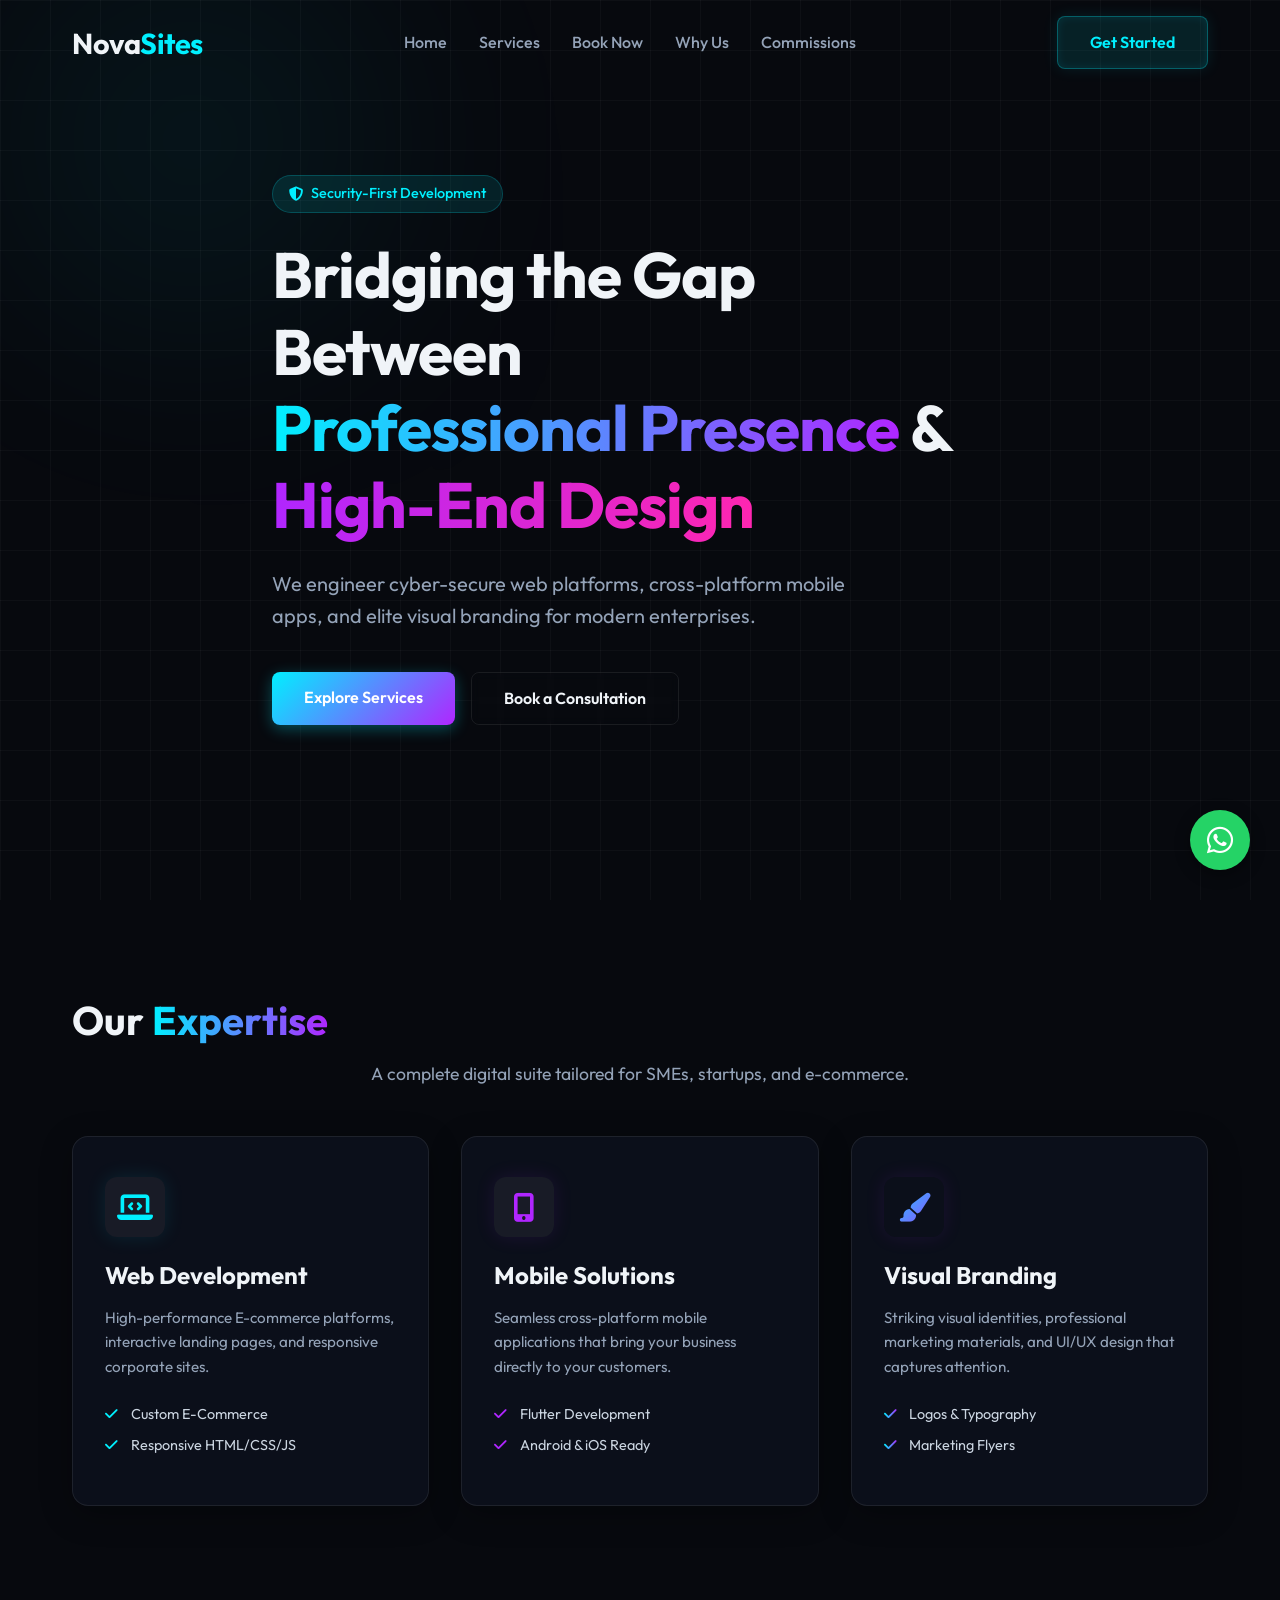
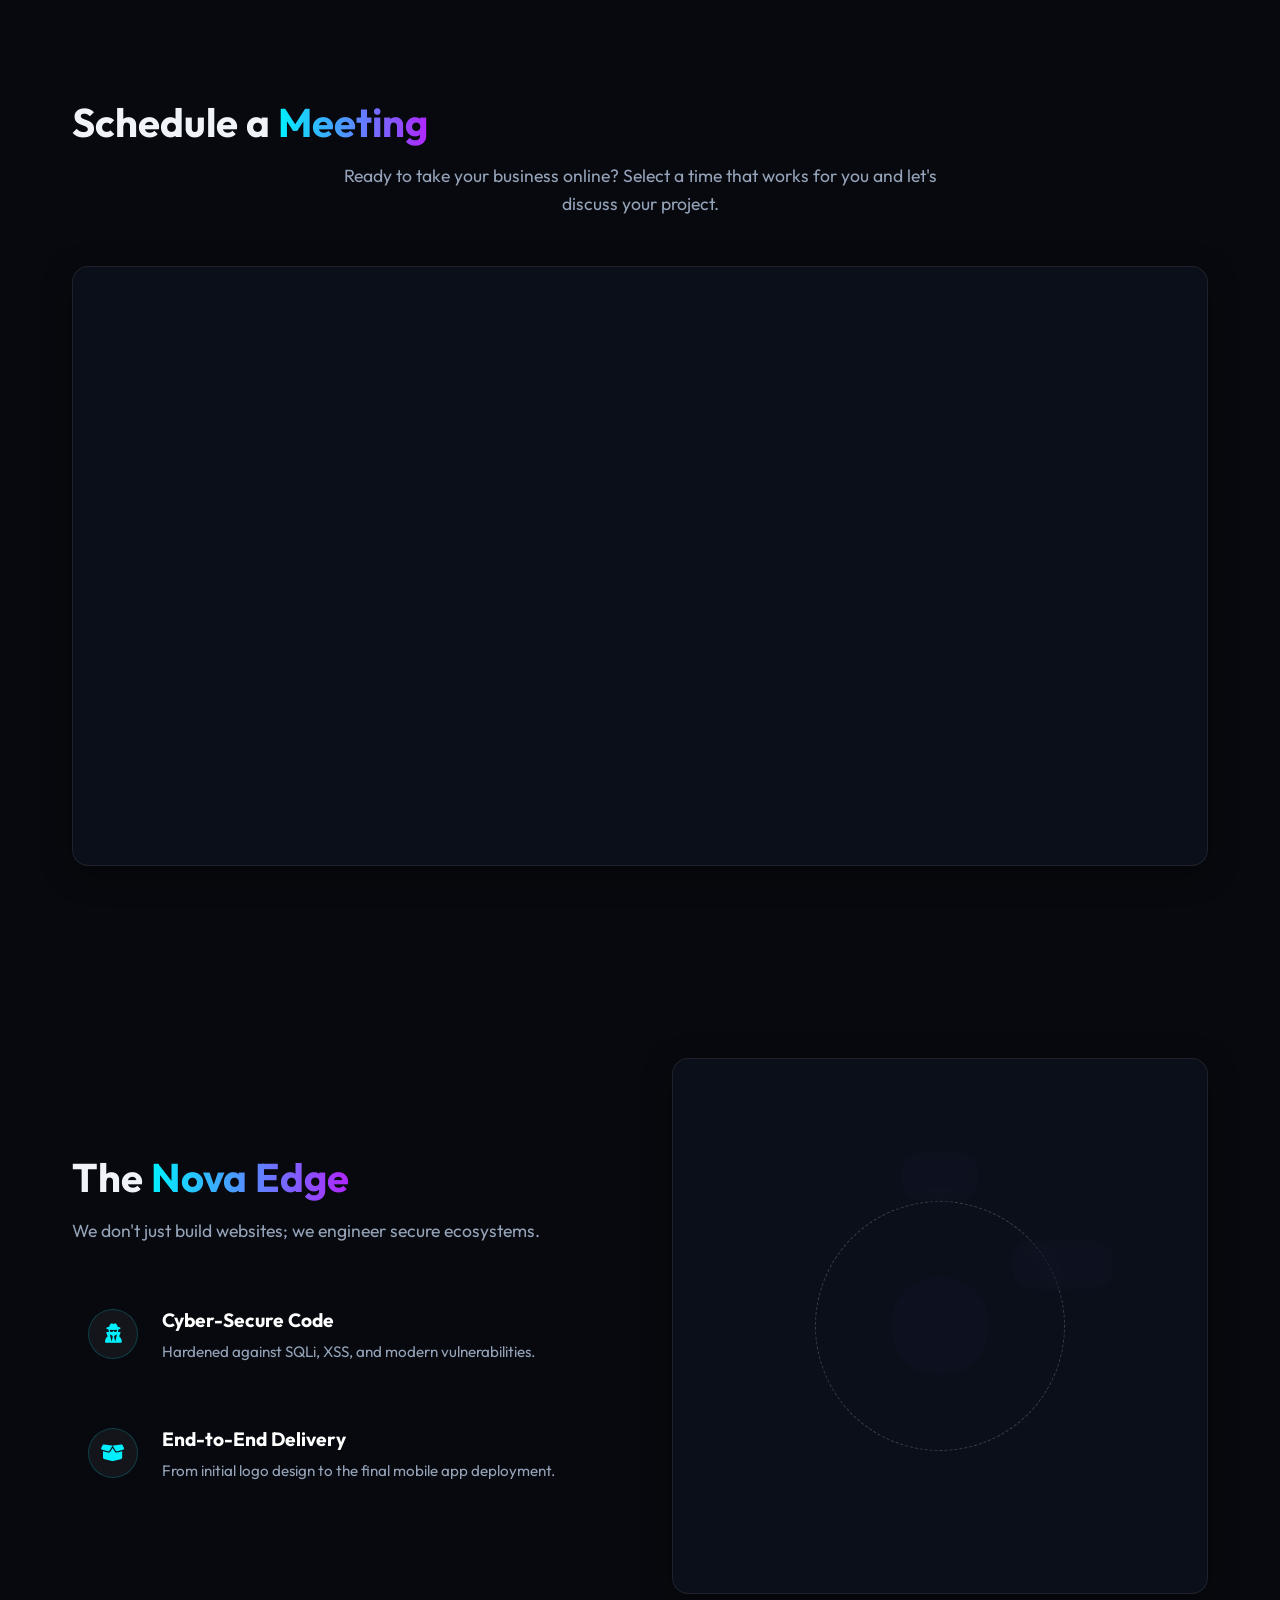
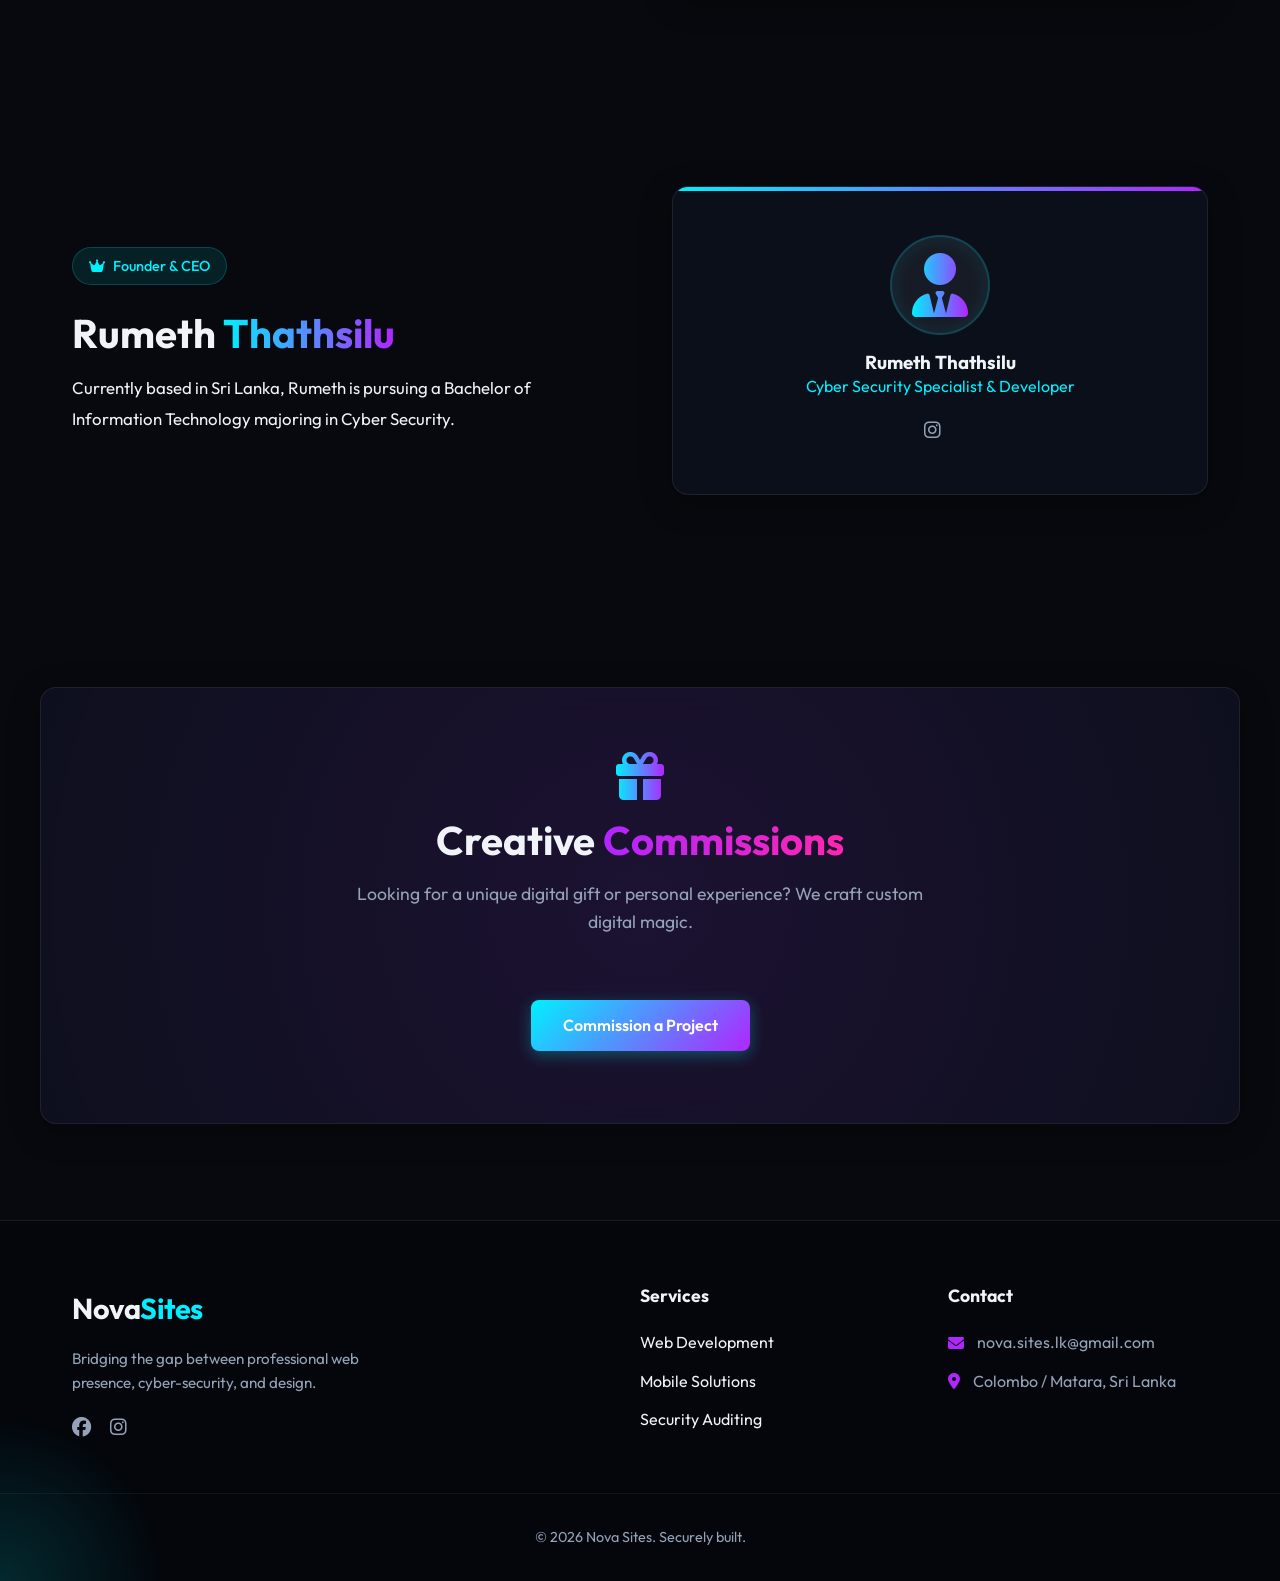
==== commit 44e492fb: "Update index.html" ====
--- a/index.html
+++ b/index.html
@@ -131,23 +131,23 @@
                             "url": "https:\/\/novasites.simplybook.me",
                             "theme": "default",
                             "theme_settings": {
-                                "timeline_hide_unavailable": "1",
-                                "hide_past_days": "0",
-                                "timeline_show_end_time": "0",
-                                "timeline_modern_display": "as_slots",
-                                "sb_base_color": "#00f0ff",
-                                "display_item_mode": "block",
-                                "booking_nav_bg_color": "#b026ff",
-                                "body_bg_color": "transparent",
-                                "dark_font_color": "#f0f4f8",
-                                "light_font_color": "#ffffff",
-                                "btn_color_1": "#215268",
-                                "sb_company_label_color": "#ffffff",
-                                "hide_img_mode": "1",
-                                "show_sidebar": "1",
-                                "sb_busy": "#c7b3b3",
-                                "sb_available": "#d6ebff"
-                            },
+    "timeline_hide_unavailable": "1",
+    "hide_past_days": "0",
+    "timeline_show_end_time": "0",
+    "timeline_modern_display": "as_slots",
+    "sb_base_color": "#00f0ff",
+    "display_item_mode": "block",
+    "booking_nav_bg_color": "#b026ff",
+    "body_bg_color": "#ffffff", /* Background එක සුදු නිසා අකුරු තද පාට විය යුතුයි */
+    "dark_font_color": "#121212", /* මෙතනට තද පාටක් දාන්න */
+    "light_font_color": "#ffffff",
+    "btn_color_1": "#215268",
+    "sb_company_label_color": "#ffffff",
+    "hide_img_mode": "1",
+    "show_sidebar": "1",
+    "sb_busy": "#c7b3b3",
+    "sb_available": "#d6ebff"
+}
                             "timeline": "modern",
                             "datepicker": "top_calendar",
                             "is_rtl": false,
--- a/styles.css
+++ b/styles.css
@@ -414,3 +414,21 @@
         font-size: 20px;
     }
 }
+/* Custom Booking Widget Styling */
+#sbw_jv6jc3 {
+    width: 100%;
+}
+
+#sbw_jv6jc3 iframe {
+    border-radius: 12px;
+    border: none !important;
+    width: 100% !important;
+}
+
+/* Ensure glass panel height adjusts on mobile */
+@media (max-width: 768px) {
+    #booking .glass-panel {
+        min-height: 700px;
+        padding: 1rem;
+    }
+}
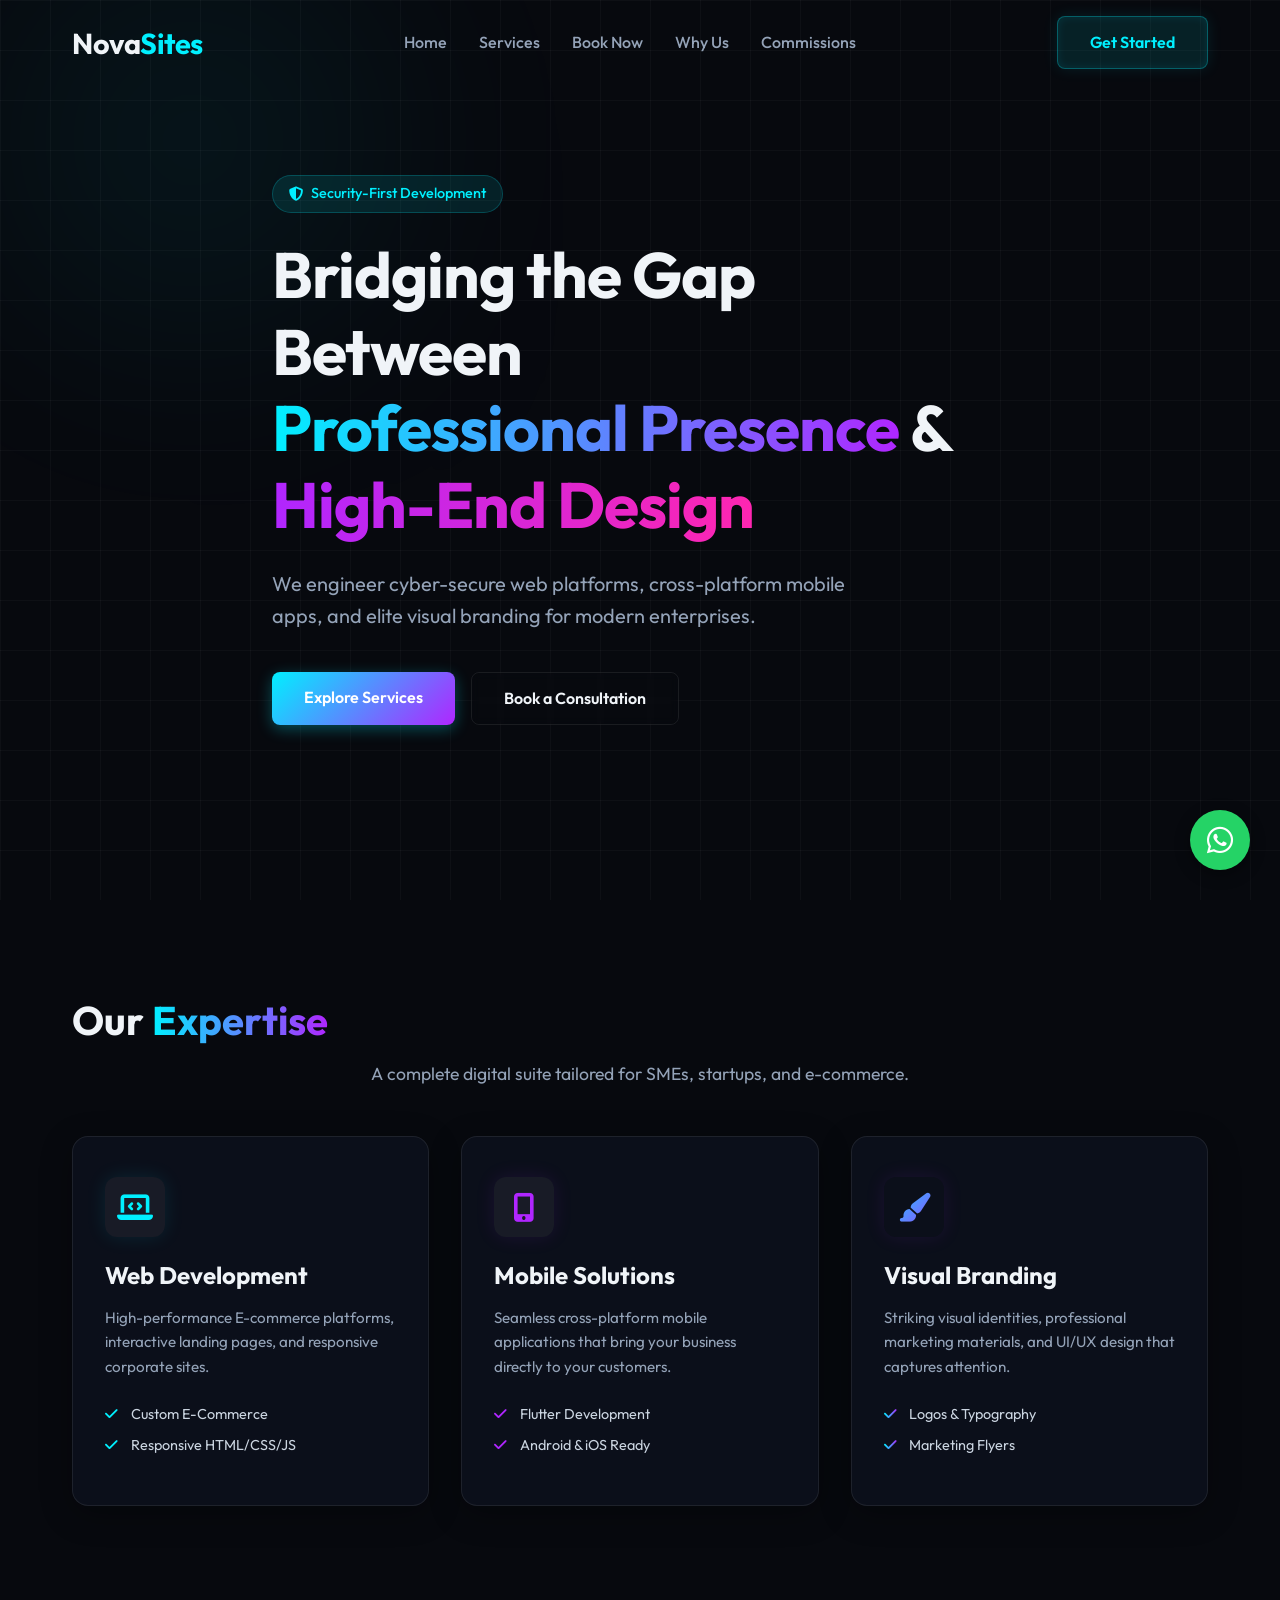
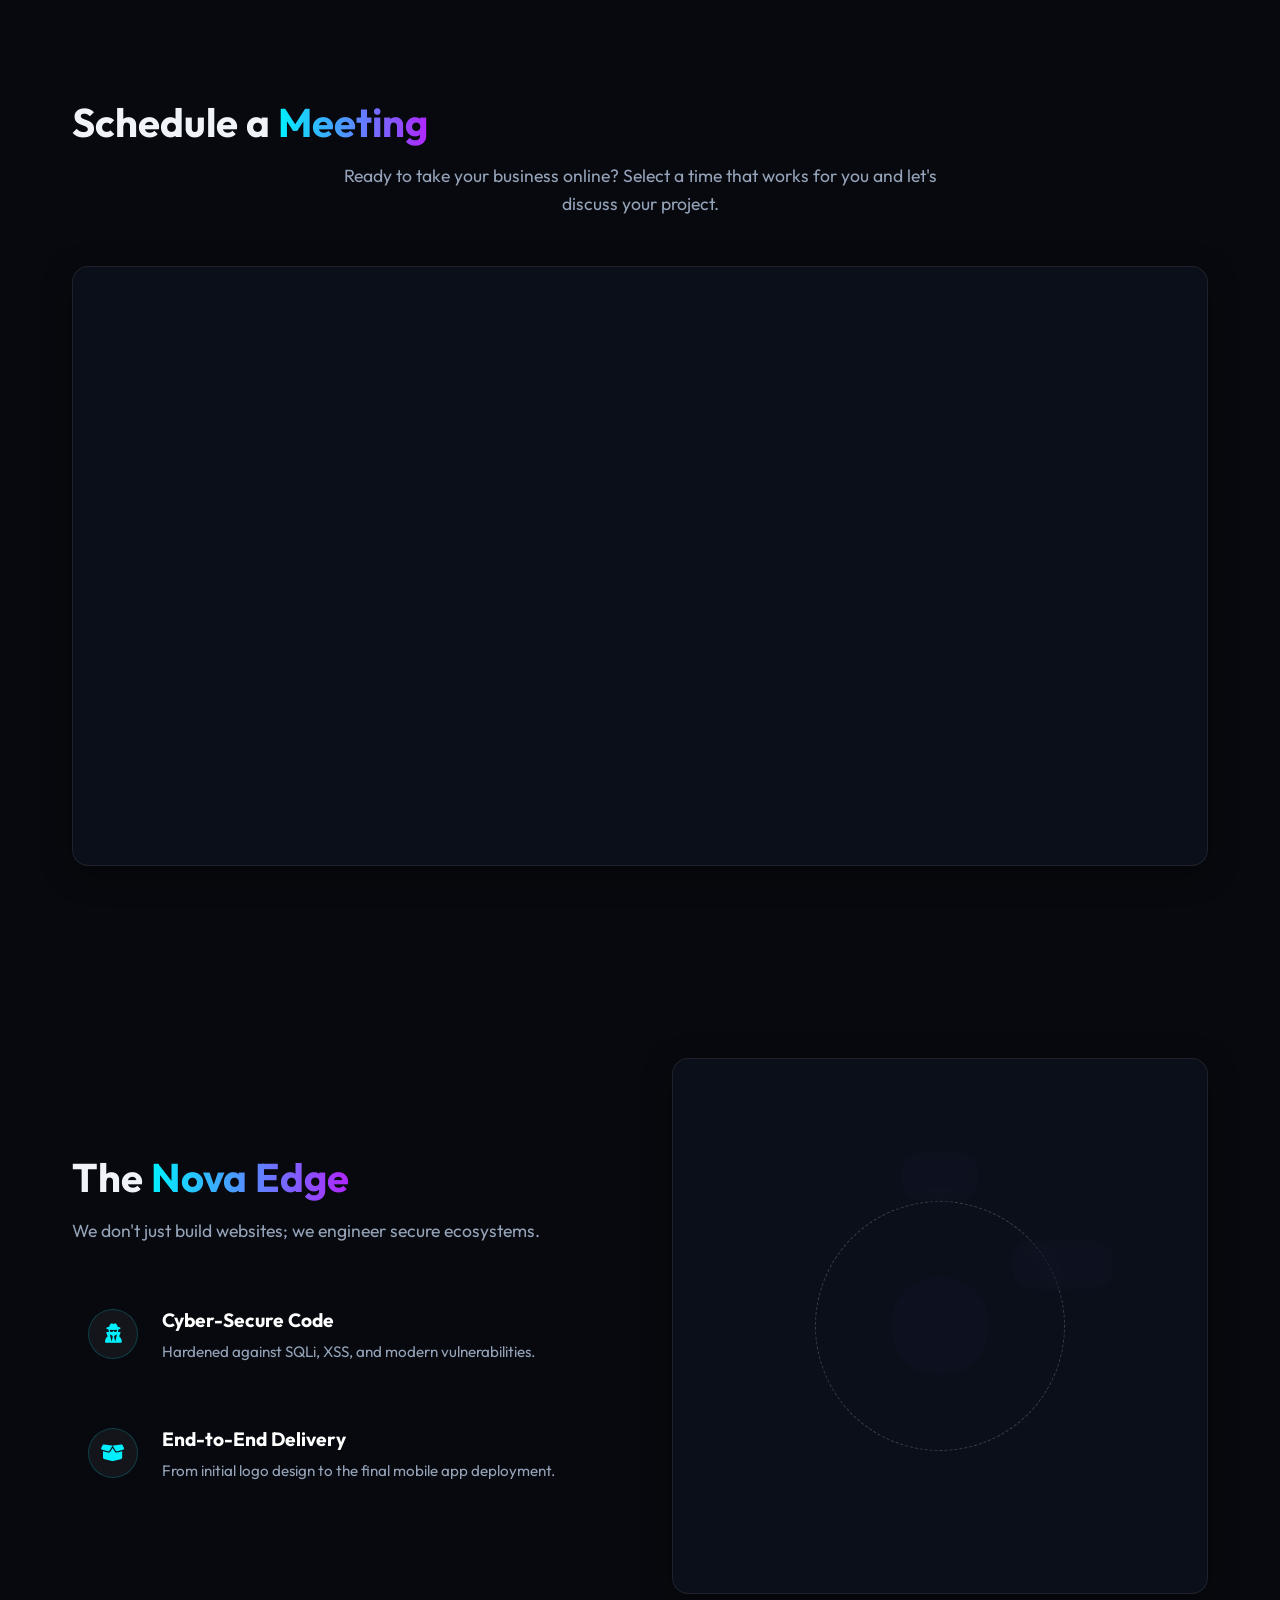
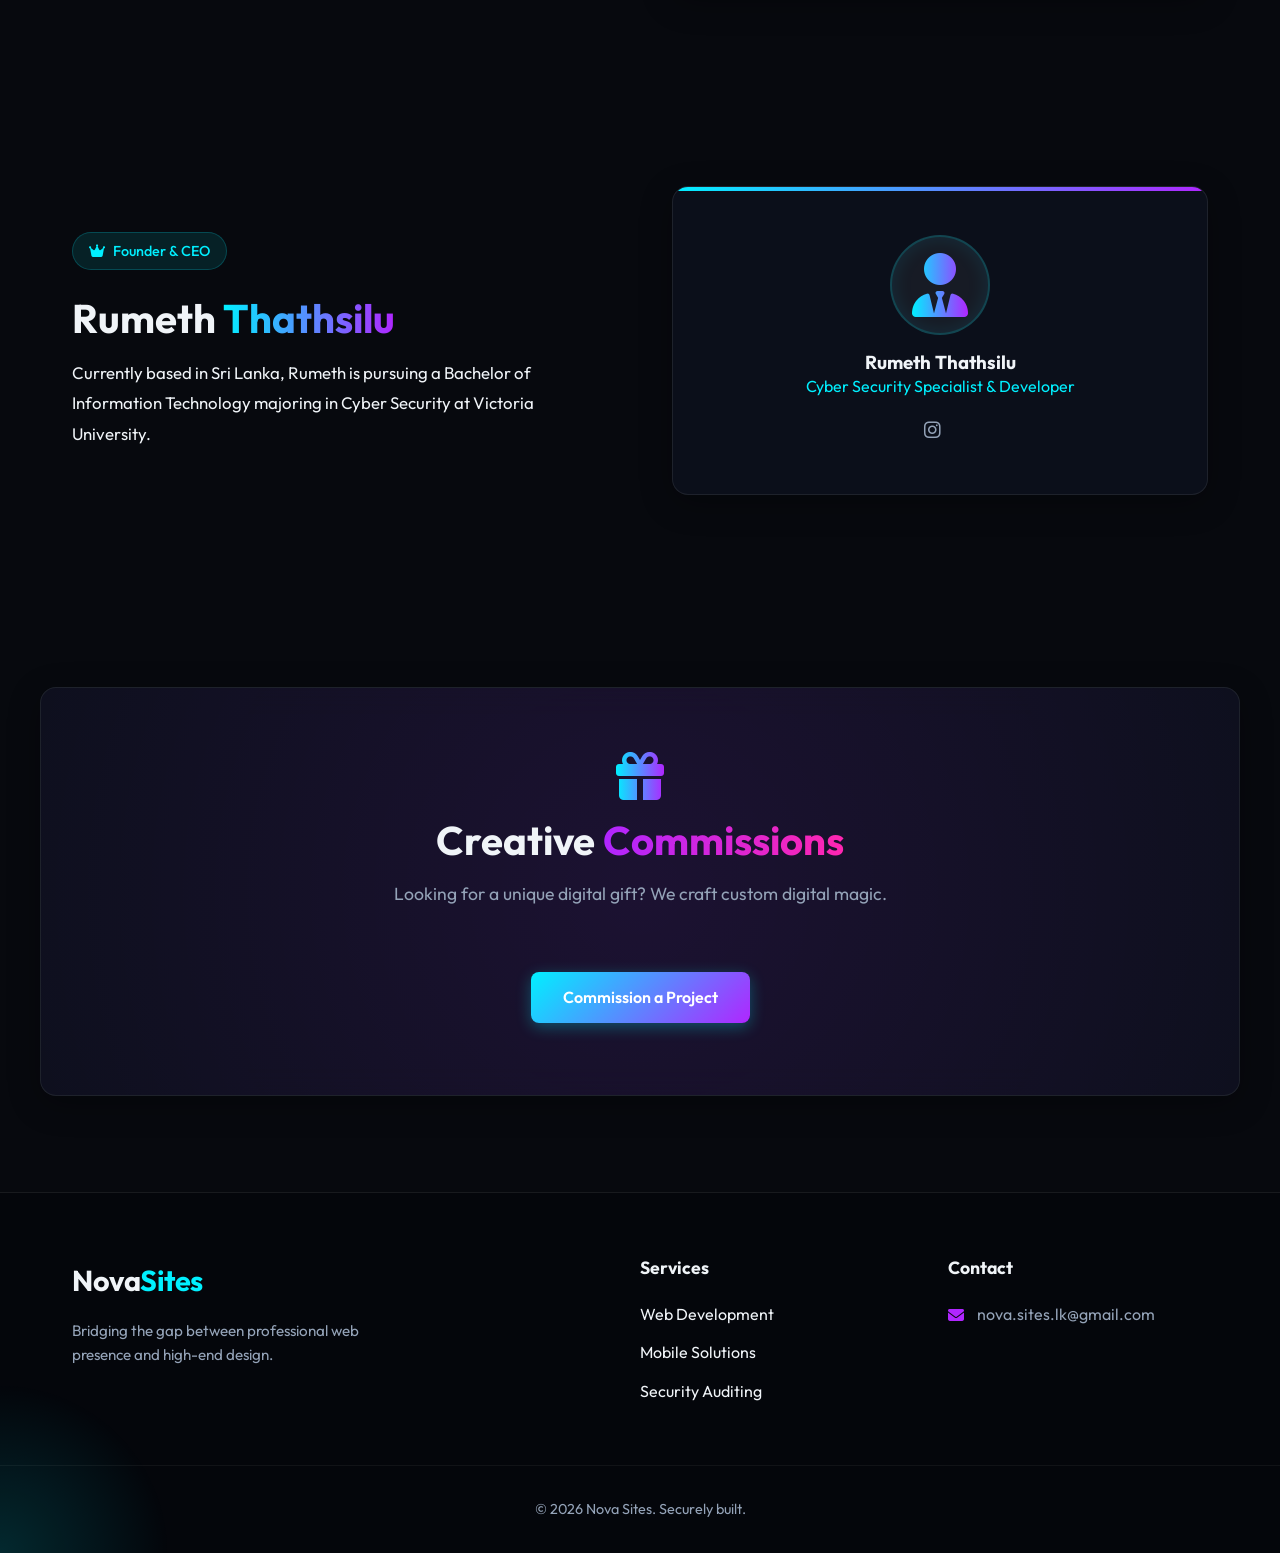
==== commit 84f5732a: "Update footer description and improve text clarity" ====
--- a/index.html
+++ b/index.html
@@ -131,23 +131,23 @@
                             "url": "https:\/\/novasites.simplybook.me",
                             "theme": "default",
                             "theme_settings": {
-    "timeline_hide_unavailable": "1",
-    "hide_past_days": "0",
-    "timeline_show_end_time": "0",
-    "timeline_modern_display": "as_slots",
-    "sb_base_color": "#00f0ff",
-    "display_item_mode": "block",
-    "booking_nav_bg_color": "#b026ff",
-    "body_bg_color": "#ffffff", /* Background එක සුදු නිසා අකුරු තද පාට විය යුතුයි */
-    "dark_font_color": "#121212", /* මෙතනට තද පාටක් දාන්න */
-    "light_font_color": "#ffffff",
-    "btn_color_1": "#215268",
-    "sb_company_label_color": "#ffffff",
-    "hide_img_mode": "1",
-    "show_sidebar": "1",
-    "sb_busy": "#c7b3b3",
-    "sb_available": "#d6ebff"
-}
+                                "timeline_hide_unavailable": "1",
+                                "hide_past_days": "0",
+                                "timeline_show_end_time": "0",
+                                "timeline_modern_display": "as_slots",
+                                "sb_base_color": "#00f0ff",
+                                "display_item_mode": "block",
+                                "booking_nav_bg_color": "#b026ff",
+                                "body_bg_color": "#ffffff",
+                                "dark_font_color": "#121212", /* මෙතන අපි කළු පාට දැම්මා (Fixed the blurry font issue) */
+                                "light_font_color": "#ffffff",
+                                "btn_color_1": "#215268",
+                                "sb_company_label_color": "#ffffff",
+                                "hide_img_mode": "1",
+                                "show_sidebar": "1",
+                                "sb_busy": "#c7b3b3",
+                                "sb_available": "#d6ebff"
+                            },
                             "timeline": "modern",
                             "datepicker": "top_calendar",
                             "is_rtl": false,
@@ -212,7 +212,7 @@
                         </div>
                         <h2 class="section-title">Rumeth <span class="text-gradient">Thathsilu</span></h2>
                         <div class="founder-bio">
-                            <p class="text-secondary">Currently based in Sri Lanka, Rumeth is pursuing a Bachelor of Information Technology majoring in Cyber Security.</p>
+                            <p class="text-secondary">Currently based in Sri Lanka, Rumeth is pursuing a Bachelor of Information Technology majoring in Cyber Security at Victoria University.</p>
                         </div>
                     </div>
 
@@ -237,7 +237,7 @@
                 <div class="commissions-content text-center">
                     <div class="gift-icon text-gradient"><i class="fas fa-gift fa-3x mb-4"></i></div>
                     <h2 class="section-title">Creative <span class="text-gradient-alt">Commissions</span></h2>
-                    <p class="section-desc mx-auto">Looking for a unique digital gift or personal experience? We craft custom digital magic.</p>
+                    <p class="section-desc mx-auto">Looking for a unique digital gift? We craft custom digital magic.</p>
                     <a href="#booking" class="btn btn-primary mt-4">Commission a Project</a>
                 </div>
             </div>
@@ -250,11 +250,7 @@
                 <a href="#" class="brand-logo mb-4 inline-block">
                     <span class="nova">Nova</span><span class="sites">Sites</span>
                 </a>
-                <p class="footer-desc">Bridging the gap between professional web presence, cyber-security, and design.</p>
-                <div class="social-links mt-4">
-                    <a href="#"><i class="fab fa-facebook"></i></a>
-                    <a href="#"><i class="fab fa-instagram"></i></a>
-                </div>
+                <p class="footer-desc">Bridging the gap between professional web presence and high-end design.</p>
             </div>
             <div class="footer-links">
                 <h4>Services</h4>
@@ -268,7 +264,6 @@
                 <h4>Contact</h4>
                 <ul>
                     <li><i class="fas fa-envelope"></i> nova.sites.lk@gmail.com</li>
-                    <li><i class="fas fa-map-marker-alt"></i> Colombo / Matara, Sri Lanka</li>
                 </ul>
             </div>
         </div>
